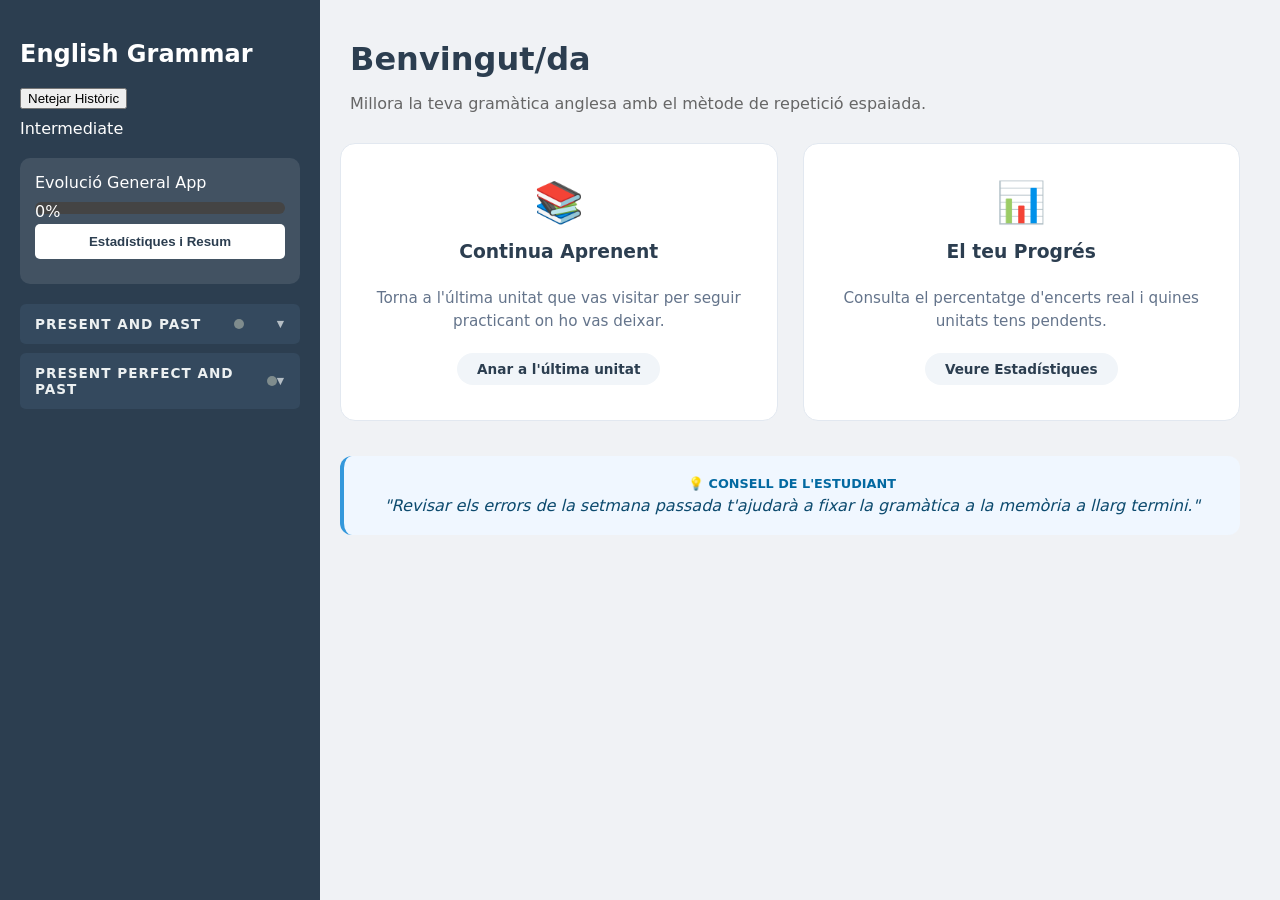
==== index.html @ a907d1de "Update 1" ====
<!doctype html>
<html lang="ca">
  <head>
    <meta charset="UTF-8" />
    <meta name="viewport" content="width=device-width, initial-scale=1.0" />
    <title>Cambridge Grammar - Spaced Repetition System</title>
    <link rel="stylesheet" href="style.css" />
    <link rel="icon" type="image/png" href="favicon.png" />
  </head>
  <body>
    <div class="app-container">
      <aside class="sidebar">
        <div class="sidebar-header">
          <div class="header-top">
            <h2
              onclick="mostrarBenvinguda()"
              class="clickable-title"
              style="cursor: pointer"
            >
              English Grammar
            </h2>
            <button class="btn-danger-mini" onclick="reiniciarHistoric()">
              Netejar Històric
            </button>
          </div>
          <div class="level-badge">Intermediate</div>
        </div>

        <div class="evolution-box">
          <div class="evo-label">Evolució General App</div>
          <div class="progress-container">
            <div
              id="global-progress-bar"
              class="progress-bar"
              style="width: 0%"
            >
              0%
            </div>
          </div>

          <div id="repas-alert" class="repas-box" style="display: none">
            <div class="repas-content">
              <p>🔔 <strong>Tens repàs pendent!</strong></p>
              <small>Errors de fa 7 dies o encerts de fa 20.</small>
            </div>
            <button class="btn-repas" onclick="mostrarActivitatsRepas()">
              Respondre Repàs d'Avui
            </button>
          </div>

          <div class="sidebar-buttons">
            <button class="btn-sidebar" onclick="mostrarResumResultats()">
              Estadístiques i Resum
            </button>
          </div>
        </div>

        <nav id="menu-unitats" class="menu-scroll"></nav>
      </aside>

      <main class="main-content">
        <header class="main-header">
          <h1 id="unit-title">Benvingut/da</h1>
          <p id="unit-subtitle">
            Millora la teva gramàtica anglesa amb el mètode de repetició
            espaiada.
          </p>
        </header>

        <!--Teoria -->

        <div id="teoria-container" class="teoria-card hidden">
          <div
            class="teoria-header"
            onclick="toggleTeoria()"
            style="cursor: pointer"
          >
            <div class="teoria-header-info">
              <span class="theory-badge">Theory & Habits</span>
              <h2
                id="teoria-titol"
                style="display: inline-block; margin-left: 10px"
              ></h2>
            </div>
            <span id="teoria-arrow" class="arrow-icon">▼</span>
          </div>

          <div id="teoria-body" class="teoria-body">
            <p id="teoria-explicacio"></p>
            <div class="teoria-seccio">
              <h3>Grammar Rules</h3>
              <ul id="teoria-regles"></ul>
            </div>
            <div class="teoria-seccio">
              <h3>Examples</h3>
              <div id="teoria-exemples" class="exemples-grid"></div>
            </div>
            <div id="teoria-habit" class="teoria-habit">
              <strong>💡 Habit Tip:</strong>
              <span id="teoria-habit-text"></span>
            </div>
          </div>
        </div>

        <div id="exercicis-container">
          <div class="welcome-grid">
            <div class="welcome-card main-action" onclick="continuarAprenent()">
              <div class="card-icon">📚</div>
              <h3>Continua Aprenent</h3>
              <p>
                Torna a l'última unitat que vas visitar per seguir practicant on
                ho vas deixar.
              </p>
              <span class="card-btn">Anar a l'última unitat</span>
            </div>

            <div
              class="welcome-card secondary-action"
              onclick="mostrarResumResultats()"
            >
              <div class="card-icon">📊</div>
              <h3>El teu Progrés</h3>
              <p>
                Consulta el percentatge d'encerts real i quines unitats tens
                pendents.
              </p>
              <span class="card-btn">Veure Estadístiques</span>
            </div>
          </div>

          <div class="info-extra-welcome">
            <h4>💡 Consell de l'estudiant</h4>
            <p>
              "Revisar els errors de la setmana passada t'ajudarà a fixar la
              gramàtica a la memòria a llarg termini."
            </p>
          </div>
        </div>
      </main>
    </div>
    <script src="teoria.js"></script>
    <script src="dades.js"></script>
    <script src="script.js"></script>
  </body>
</html>
---- style.css ----
/* ==========================================
   1. VARIABLES I BASE
   ========================================== */
:root {
  --primary: #2c3e50;
  --accent: #3498db;
  --success: #27ae60;
  --error: #e74c3c;
  --warning: #f1c40f;
  --bg-light: #f8f9fa;
  --sidebar-w: 300px;
}

body {
  font-family: "Segoe UI", system-ui, sans-serif;
  margin: 0;
  background-color: #f0f2f5;
  color: #333;
}

.app-container {
  display: flex;
  min-height: 100vh;
}

/* ==========================================
   2. SIDEBAR (BARRA LATERAL)
   ========================================== */
.sidebar {
  width: var(--sidebar-w);
  background: var(--primary);
  color: white;
  padding: 20px;
  position: fixed;
  height: 100vh;
  overflow-y: auto;
  z-index: 100;
}

.sidebar-header {
  display: flex;
  flex-direction: column;
  gap: 10px;
  margin-bottom: 20px;
}

/* --- Nou Menú Desplegable (Accordion) --- */
.nav-issue {
  background: #1a252f;
  padding: 12px 15px;
  margin-top: 8px;
  font-weight: bold;
  font-size: 0.9em;
  cursor: pointer;
  display: flex;
  justify-content: space-between;
  align-items: center;
  border-radius: 6px;
  transition: background 0.3s;
}

.nav-issue:hover {
  background: #243442;
}

/* Icona de fletxa per indicar si està obert/tancat */
.nav-issue::after {
  content: "▼";
  font-size: 0.7em;
  transition: transform 0.3s;
  opacity: 0.7;
}

.nav-issue.active::after {
  transform: rotate(180deg);
}

/* Contenidor ocult d'unitats */
.unit-container {
  max-height: 0;
  overflow: hidden;
  transition: max-height 0.25s ease-out;
  background: rgba(0, 0, 0, 0.15);
  border-radius: 0 0 6px 6px;
}

.nav-issue.active + .unit-container {
  max-height: 10000px; /* Alçada suficient per mostrar les unitats */
  margin-bottom: 20px;
}

.nav-issue {
  background-color: #34495e;
  color: #ecf0f1;
  font-weight: bold;
  padding: 12px 15px;
  border-bottom: 1px solid #2c3e50;
  text-transform: uppercase;
  font-size: 0.85em;
  letter-spacing: 1px;
}

.nav-unit {
  padding: 10px 15px 10px 25px;
  cursor: pointer;
  display: flex;
  justify-content: space-between;
  align-items: center;
  border-bottom: 1px solid rgba(255, 255, 255, 0.05);
  font-size: 0.85em;
}

.nav-unit:hover {
  background: rgba(255, 255, 255, 0.1);
}

.status-dot {
  width: 10px;
  height: 10px;
  border-radius: 50%;
  flex-shrink: 0;
}
.status-done {
  background: var(--success);
}
.status-pending {
  background: var(--warning);
}
.status-none {
  background: #7f8c8d;
}

/* Botons de la barra lateral */
.btn-sidebar {
  width: 100%;
  padding: 10px;
  background: white;
  border: none;
  border-radius: 5px;
  cursor: pointer;
  font-weight: bold;
  color: var(--primary);
  margin-bottom: 10px;
}

.evolution-box {
  background: rgba(255, 255, 255, 0.1);
  padding: 15px;
  border-radius: 10px;
  margin-bottom: 20px;
}

/* ==========================================
   3. CONTINGUT PRINCIPAL I CAPÇALERES
   ========================================== */
.main-content {
  margin-left: var(--sidebar-w);
  flex-grow: 1;
  padding: 40px;
}

/* FIX: Alineació de títols (Aportant aire lateral) */
#unit-title,
#unit-subtitle {
  margin-left: 10px;
  margin-right: 10px;
}

#unit-title {
  font-size: 2rem;
  margin-top: 0;
  margin-bottom: 10px;
  color: var(--primary);
}

#unit-subtitle {
  font-size: 1rem;
  color: #666;
  margin-bottom: 30px;
}

.exercici-card {
  background: white;
  padding: 30px;
  border-radius: 15px;
  margin-bottom: 30px;
  box-shadow: 0 4px 15px rgba(0, 0, 0, 0.05);
}

/* ==========================================
   4. INPUTS I CORRECCIÓ
   ========================================== */
.input-grammar {
  border: none;
  border-bottom: 2px solid #ccc;
  padding: 5px 10px;
  font-size: 1rem;
  outline: none;
  width: 160px;
  background: transparent;
}

/* Estat de les respostes quan l'activitat està bloquejada */
.input-grammar.incorrect,
.input-match.incorrect {
  background-color: #fff5f5; /* Vermell molt suau de fons */
  border: 2px solid #feb2b2; /* Taronja/vermell per al rivet */
  color: #c53030; /* Text en vermell fosc */
  font-weight: bold;
}

.input-grammar.correct,
.input-match.correct {
  background-color: #f0fff4; /* Verd suau de fons */
  border: 2px solid #9ae6b4; /* Rivet verd */
  color: #276749; /* Text verd fosc */
}

/* Millora de la solució que apareix al costat */
.sol-hint {
  color: #e53e3e;
  font-weight: 600;
  margin-left: 10px;
  background: #fff;
  padding: 2px 6px;
  border-radius: 4px;
  border: 1px dashed #feb2b2;
}

.input-grammar[readonly] {
  cursor: not-allowed;
}

.sol-hint {
  color: #7f8c8d;
  font-style: italic;
  margin-left: 10px;
}

/* ==========================================
   5. ESTADÍSTIQUES (DASHBOARD)
   ========================================== */
.dashboard-v4 {
  padding: 10px 10px;
}

.issue-block {
  background: white;
  margin-bottom: 35px;
  padding: 25px;
  border-radius: 15px;
  box-shadow: 0 2px 12px rgba(0, 0, 0, 0.04);
}

.issue-header {
  display: flex;
  justify-content: space-between;
  align-items: center;
  margin-bottom: 25px;
  padding-bottom: 15px;
  border-bottom: 2px solid #f0f2f5;
}

.units-grid {
  display: grid;
  grid-template-columns: repeat(auto-fill, minmax(280px, 1fr));
  gap: 20px;
}

.unit-stat-card {
  background: #ffffff;
  border: 1px solid #e2e8f0;
  border-radius: 12px;
  padding: 20px;
  display: flex;
  justify-content: space-between;
  align-items: center;
  transition: all 0.25s ease;
}

.unit-stat-card:hover {
  transform: translateY(-3px);
  box-shadow: 0 8px 20px rgba(0, 0, 0, 0.08);
  border-color: var(--accent);
}

/* Progress bar global sidebar */
.progress-container {
  background: #444;
  border-radius: 10px;
  height: 12px;
  margin: 10px 0;
}
.progress-bar {
  background: var(--success);
  height: 100%;
  border-radius: 10px;
  transition: width 0.5s ease;
}

.exercici-instruccions {
  background-color: #f8f9fa;
  padding: 10px 15px;
  border-radius: 6px;
  border-left: 4px solid var(--accent);
  margin-bottom: 20px;
  color: #444;
  font-style: italic;
}

.activitat-titol {
  margin-bottom: 10px;
  color: var(--primary);
  font-size: 1.3rem;
}

.activity-progress {
  margin-bottom: 15px;
}

.mini-bar-bg {
  background: #eee;
  height: 8px;
  border-radius: 4px;
}

.mini-bar {
  background: var(--success);
  height: 100%;
  border-radius: 4px;
  font-size: 0; /* Amaguem el text dins la mini barra */
}
/* Targetes de resum superior */
.resum-top-cards {
  display: flex;
  gap: 20px;
  margin-bottom: 30px;
  padding: 0 25px;
}

.top-card {
  background: white;
  flex: 1;
  padding: 20px;
  border-radius: 12px;
  text-align: center;
  box-shadow: 0 2px 8px rgba(0, 0, 0, 0.05);
}

.top-card h3 {
  margin: 0;
  font-size: 2rem;
  color: var(--primary);
}
.top-card p {
  margin: 5px 0 0;
  color: #666;
  font-size: 0.9rem;
}

/* Estil del bloc desplegable en el resum */
.issue-block-collapsible {
  background: white;
  margin-bottom: 15px;
  border-radius: 12px;
  overflow: hidden;
  box-shadow: 0 2px 8px rgba(0, 0, 0, 0.05);
}

.issue-header-clickable {
  padding: 20px 25px;
  display: flex;
  justify-content: space-between;
  align-items: center;
  cursor: pointer;
  transition: background 0.2s;
}

.issue-header-clickable:hover {
  background: #f8f9fa;
}

.issue-header-clickable .header-left {
  display: flex;
  align-items: center;
  gap: 15px;
}
.issue-header-clickable .arrow {
  transition: transform 0.3s;
  color: #ccc;
}

.issue-header-clickable h2 {
  margin: 0;
  font-size: 1.2rem;
}

.header-right {
  display: flex;
  align-items: center;
  gap: 20px;
}
.total-text {
  font-weight: bold;
  color: #4a5568;
}

/* Lògica de desplegar */
.units-grid-container {
  max-height: 0;
  overflow: hidden;
  transition: max-height 0.4s ease-out;
  background: #fafafa;
}

.issue-block-collapsible.is-open .units-grid-container {
  max-height: 2000px; /* Alçada màxima quan està obert */
  border-top: 1px solid #eee;
  padding: 20px;
}

.issue-block-collapsible.is-open .arrow {
  transform: rotate(90deg);
}

/* Disseny de la pantalla de benvinguda */
.welcome-grid {
  display: grid;
  grid-template-columns: repeat(auto-fit, minmax(280px, 1fr));
  gap: 25px;
  margin-top: 20px;
}

.welcome-card {
  background: white;
  padding: 35px 25px;
  border-radius: 15px;
  text-align: center;
  border: 1px solid #e2e8f0;
  transition: all 0.3s ease;
  display: flex;
  flex-direction: column;
  align-items: center;
  cursor: pointer;
}

.welcome-card:hover {
  transform: translateY(-8px);
  box-shadow: 0 12px 20px rgba(0, 0, 0, 0.06);
  border-color: var(--accent);
}

.card-icon {
  font-size: 2.5rem;
  margin-bottom: 15px;
}

.welcome-card h3 {
  margin: 0 0 10px 0;
  color: var(--primary);
}

.welcome-card p {
  font-size: 0.95rem;
  color: #64748b;
  margin-bottom: 20px;
  line-height: 1.5;
}

.card-btn {
  background: #f1f5f9;
  color: var(--primary);
  padding: 8px 20px;
  border-radius: 50px;
  font-weight: bold;
  font-size: 0.85rem;
  transition: 0.2s;
}

.welcome-card:hover .card-btn {
  background: var(--accent);
  color: white;
}

.info-extra-welcome {
  margin-top: 35px;
  background: #f0f7ff;
  padding: 20px;
  border-radius: 12px;
  border-left: 4px solid var(--accent);
  text-align: center;
}

.info-extra-welcome h4 {
  margin: 0 0 5px 0;
  color: #0369a1;
  font-size: 0.8rem;
  text-transform: uppercase;
}

.info-extra-welcome p {
  margin: 0;
  color: #0c4a6e;
  font-style: italic;
}

.resum-top-cards {
  display: grid;
  grid-template-columns: repeat(4, 1fr); /* 4 columnes per a les 4 targetes */
  gap: 15px;
  margin-bottom: 30px;
  padding: 0 20px;
}

.top-card h3 {
  color: #2d3748;
}

.card-correcte h3 {
  color: #38a169;
} /* Verd per als encerts */
.card-millorar h3 {
  color: #e53e3e;
} /* Vermell per als errors a millorar */
.card-pendent h3 {
  color: #718096;
} /* Gris per al que encara no s'ha fet */

@media (max-width: 768px) {
  .resum-top-cards {
    grid-template-columns: repeat(2, 1fr);
  }
}
.pregunta-row u {
  text-decoration: none;
  border-bottom: 2px solid #cbd5e0; /* Un gris suau per no distreure */
  padding-bottom: 1px;
  font-weight: 500;
}

.stats-text {
  margin-bottom: 4px;
  font-size: 0.95rem;
  color: var(--primary);
}

.improve-text {
  margin: 0;
  font-size: 0.85rem;
  color: #e53e3e; /* Vermell per indicar que cal repàs */
  font-weight: 500;
}

.done-text {
  margin: 0;
  font-size: 0.85rem;
  color: #38a169; /* Verd per quan tot està perfecte */
  font-weight: 500;
}
.improve-text {
  color: #e53e3e; /* Vermell */
  font-weight: 600;
  font-size: 0.8em;
  display: inline-block;
  margin-top: 4px;
}
.unit-stat-card.clickable {
  cursor: pointer;
  transition:
    transform 0.2s,
    box-shadow 0.2s;
}

.unit-stat-card.clickable:hover {
  transform: scale(1.02);
  box-shadow: 0 4px 12px rgba(0, 0, 0, 0.1);
  border-color: var(--accent);
}

.improve-text {
  color: #e53e3e;
  font-weight: 600;
  font-size: 0.85em;
  display: inline-block;
  margin-top: 4px;
}
.unit-stat-card.clickable:hover {
  background-color: #f0f7ff; /* Un blau molt tènue */
  border-color: var(--accent);
}
.date-text {
  color: #718096; /* Gris tipus 'slate' */
  font-size: 0.75em;
  display: inline-block;
  margin-top: 2px;
}

/* Opcional: si la data és AVUI o ja ha passat, posar-la en blau per avisar */
.date-text.ready {
  color: var(--accent);
  font-weight: bold;
}

.input-grammar {
  /* Evitem que el navegador forci un tamany fix */
  width: auto;
  display: inline-block;

  /* Afegim espai intern perquè el text no toqui les vores */
  padding: 2px 8px;

  /* Una font monoespaiada (opcional) ajuda a que size=15 sigui exacte, 
       però amb fonts normals el padding és suficient */
  font-family: inherit;
  font-size: 1rem;

  border: 1px solid #ccc;
  border-radius: 4px;
  margin: 0 4px;
  transition: border-color 0.2s;
}

/* Quan estigui bloquejat o validat, mantenim el tamany */
.input-grammar[readonly] {
  background-color: #f9f9f9;
  cursor: default;
}

/* TEORIA CSS */

/* --- Estils per a la Teoria --- */
/* Fem que el contenidor de teoria es quedi fix a dalt */
.teoria-card {
  position: sticky;
  top: 10px; /* Distància des de dalt de la pantalla */
  z-index: 100; /* Perquè passi per sobre dels exercicis */
  background: #ffffff;
  border-radius: 8px;
  box-shadow: 0 4px 15px rgba(0, 0, 0, 0.1);
  margin-bottom: 30px;
  border-top: 5px solid #3498db;
  transition: all 0.3s ease; /* Transició suau per quan es mou */
}

@keyframes slideIn {
  from {
    opacity: 0;
    transform: translateY(-10px);
  }
  to {
    opacity: 1;
    transform: translateY(0);
  }
}

.teoria-header {
  background: #f8f9fa;
  padding: 10px 20px;
  border-bottom: 1px solid #eee;
  display: flex;
  justify-content: space-between;
  cursor: pointer;
  user-select: none;
  align-items: center;
}

.teoria-header:hover {
  background: #f0f7fd; /* Un blau molt suau en passar el ratolí */
}

.btn-close {
  background: none;
  border: none;
  font-size: 24px;
  cursor: pointer;
  color: #999;
}

.teoria-body {
  max-height: 2000px; /* Alçada màxima gran per permetre contingut */
  overflow: hidden;
  transition:
    max-height 0.2s ease-out,
    padding 0.2s ease;
  padding: 20px;
}

/* Quan estigui tancat */
.teoria-card.collapsed .teoria-body {
  max-height: 0;
  padding-top: 0;
  padding-bottom: 0;
}

.arrow-icon {
  font-size: 18px;
  transition: transform 0.3s ease;
  color: #3498db;
}

/* Girar la fletxa quan estigui col·lapsat */
.teoria-card.collapsed .arrow-icon {
  transform: rotate(-90deg);
}

.teoria-seccio h3 {
  color: #2c3e50;
  margin-top: 15px;
  font-size: 1.1em;
}
.exemples-grid {
  background: #f0f7fd;
  padding: 10px;
  border-radius: 5px;
}
.teoria-habit {
  margin-top: 20px;
  background: #fff9e6;
  padding: 15px;
  border-radius: 5px;
  border-left: 4px solid #f39c12;
}

.hidden {
  display: none !important;
}

/* Si vols que quan estigui col·lapsat sigui més discret */
.teoria-card.collapsed {
  opacity: 0.95;
}
.teoria-card.collapsed:hover {
  opacity: 1;
}

.teoria-card {
  position: sticky;
  top: 10px; /* Es quedarà fix a 10px de la part superior en fer scroll */
  z-index: 1000;
  box-shadow: 0 10px 30px rgba(0, 0, 0, 0.15); /* Una ombra més forta per quan flota */
}

/* Evitem que la teoria ocupi tota la pantalla en mòbils si és molt llarga */
.teoria-body {
  max-height: 70vh; /* Màxim 70% de l'alçada de la pantalla */
  overflow-y: auto; /* Permet scroll intern si el text és molt llarg */
}

.sidebar {
  position: fixed;
  width: 280px;
  height: 100vh;
  overflow-y: auto; /* Això permet fer scroll només al menú lateral */
  background: #2c3e50;
  /* ... la resta del teu codi ... */
}

/* Opcional: Estilitzar la barra de l'scroll lateral perquè sigui més fina */
.sidebar::-webkit-scrollbar {
  width: 6px;
}
.sidebar::-webkit-scrollbar-thumb {
  background: #34495e;
  border-radius: 10px;
}
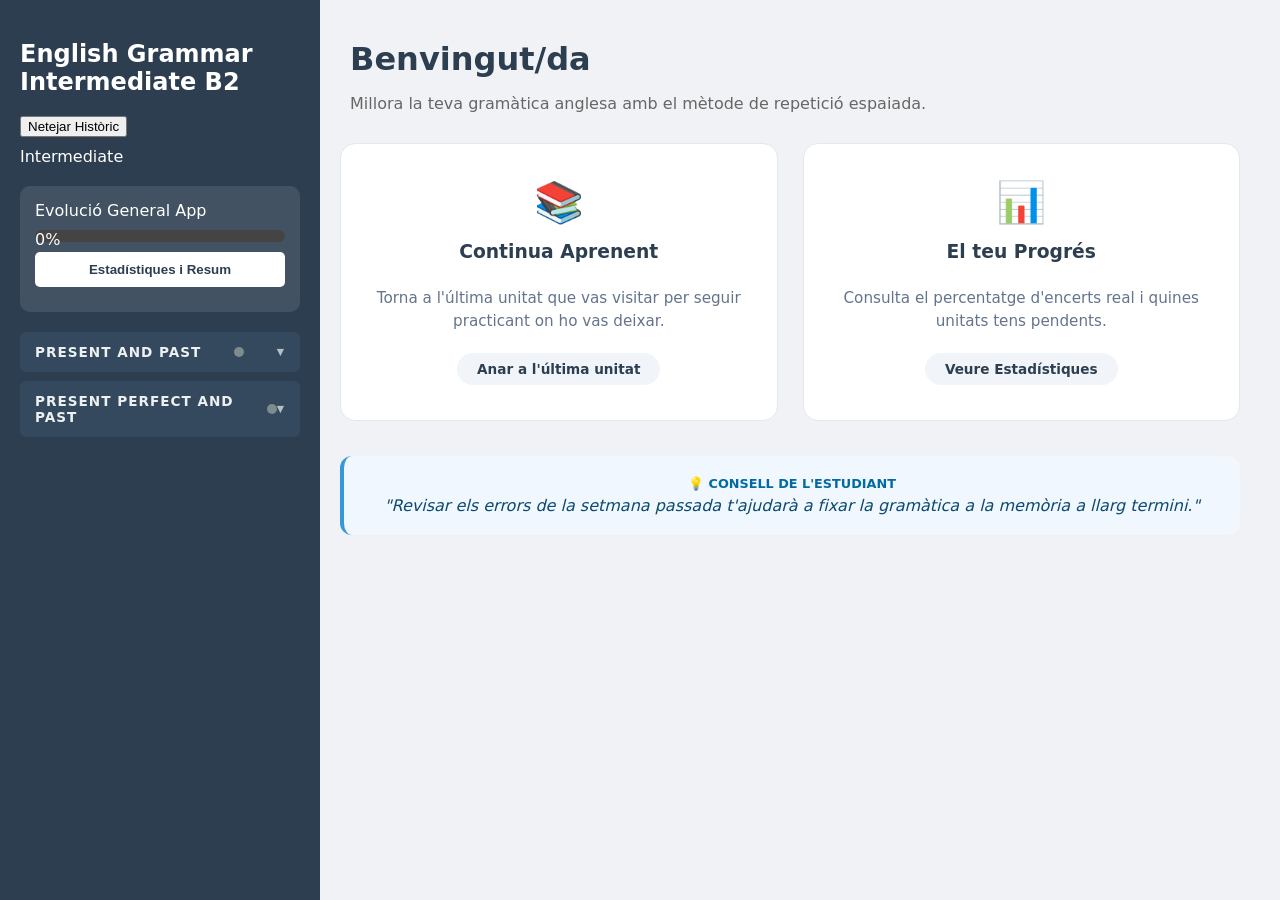
==== commit 9eed2c4e: "Update 20250120_101" ====
--- a/index.html
+++ b/index.html
@@ -2,8 +2,9 @@
 <html lang="ca">
   <head>
     <meta charset="UTF-8" />
+    <meta name="robots" content="noindex, nofollow" />
     <meta name="viewport" content="width=device-width, initial-scale=1.0" />
-    <title>Cambridge Grammar - Spaced Repetition System</title>
+    <title>Grammar - Spaced Repetition System</title>
     <link rel="stylesheet" href="style.css" />
     <link rel="icon" type="image/png" href="favicon.png" />
   </head>
@@ -17,7 +18,7 @@
               class="clickable-title"
               style="cursor: pointer"
             >
-              English Grammar
+              English Grammar Intermediate B2
             </h2>
             <button class="btn-danger-mini" onclick="reiniciarHistoric()">
               Netejar Històric
--- a/style.css
+++ b/style.css
@@ -263,8 +263,12 @@
 
 .units-grid {
   display: grid;
-  grid-template-columns: repeat(auto-fill, minmax(280px, 1fr));
-  gap: 20px;
+  grid-template-columns: repeat(
+    auto-fill,
+    minmax(220px, 1fr)
+  ); /* Mínim 220px d'ample */
+  gap: 12px; /* Reduïm l'espai entre targetes */
+  padding: 10px;
 }
 
 .unit-stat-card {
@@ -653,21 +657,6 @@
   }
 }
 
-.teoria-header {
-  background: #f8f9fa;
-  padding: 10px 20px;
-  border-bottom: 1px solid #eee;
-  display: flex;
-  justify-content: space-between;
-  cursor: pointer;
-  user-select: none;
-  align-items: center;
-}
-
-.teoria-header:hover {
-  background: #f0f7fd; /* Un blau molt suau en passar el ratolí */
-}
-
 .btn-close {
   background: none;
   border: none;
@@ -763,3 +752,239 @@
   background: #34495e;
   border-radius: 10px;
 }
+
+.unit-container::-webkit-scrollbar {
+  width: 4px;
+}
+.unit-container::-webkit-scrollbar-thumb {
+  background: rgba(255, 255, 255, 0.2);
+  border-radius: 10px;
+}
+
+.text-muted {
+  color: #95a5a6; /* Un gris suau */
+  font-style: italic;
+}
+
+.text-danger {
+  color: #e74c3c; /* El vermell que ja tens per a errors */
+  font-weight: bold;
+}
+
+.pending-text {
+  color: #95a5a6;
+  font-style: italic;
+  font-size: 0.85em;
+}
+
+.input-grammar.correct {
+  background-color: #d4edda !important;
+  border-color: #c3e6cb !important;
+  color: #155724;
+}
+
+.input-grammar.incorrect {
+  background-color: #f8d7da !important;
+  border-color: #f5c6cb !important;
+  color: #721c24;
+}
+
+.correct {
+  background-color: #d4edda !important;
+  border-color: #c3e6cb !important;
+}
+
+.incorrect {
+  background-color: #f8d7da !important;
+  border-color: #f5c6cb !important;
+}
+
+/* Quan està tancada, podem posar un missatge o icona de "Mostra Teoria" */
+.teoria-section.is-closed .teoria-body {
+  display: none;
+}
+
+/* Quan el container té la classe 'collapsed', amaguem el cos */
+#teoria-container.collapsed .teoria-body {
+  display: none;
+}
+
+/* Si vols que la fletxa giri o canviï */
+.arrow-icon {
+  font-size: 0.8em;
+  color: #3498db;
+  transition: transform 0.3s;
+}
+
+/* El contenidor de la teoria */
+.teoria-card {
+  background: white;
+  border-radius: 12px;
+  margin-bottom: 25px;
+  border: 2px solid #3498db; /* Un marc blau perquè ressalti */
+  box-shadow: 0 4px 6px rgba(0, 0, 0, 0.05);
+  overflow: hidden;
+}
+
+/* Quan està col·lapsada, amaguem només el cos */
+.teoria-card.collapsed .teoria-body {
+  display: none;
+}
+
+/* La capçalera SEMPRE s'ha de veure */
+.teoria-header {
+  background-color: #ecf0f1; /* Un gris molt suau */
+  padding: 15px 20px;
+  border-bottom: 1px solid #dcdde1;
+  display: flex;
+  justify-content: space-between;
+  align-items: center;
+  transition: background 0.3s ease;
+}
+
+.teoria-card.hidden {
+  display: none;
+}
+
+/* Color en passar el ratolí per sobre */
+.teoria-header:hover {
+  background-color: #e0e6ed;
+}
+
+/* Color del títol dins de la barra */
+#teoria-titol {
+  color: #2c3e50;
+  font-size: 1.2em;
+  font-weight: 600;
+}
+
+/* Reduïm la mida del text per estalviar espai */
+.unit-header-main h4 {
+  font-size: 0.95em;
+  margin: 0;
+}
+
+.unit-name-sub {
+  font-size: 0.75em !important;
+  line-height: 1.1;
+  margin-bottom: 4px;
+  display: -webkit-box;
+  -webkit-line-clamp: 2; /* Màxim 2 línies de títol */
+  -webkit-box-orient: vertical;
+  overflow: hidden;
+}
+
+.unit-stats-detail small {
+  font-size: 0.75em;
+}
+
+/* Fem el gràfic circular una mica més petit */
+.unit-chart svg {
+  width: 35px !important;
+  height: 35px !important;
+}
+
+/* Estil per a l'input que serveix de pista/exemple */
+.input-grammar.pista-exemple {
+  background-color: #f1f1f1 !important; /* Gris clar */
+  color: #7f8c8d !important; /* Text gris */
+  font-style: italic; /* Cursiva per diferenciar */
+  border: 1px dashed #bdc3c7 !important; /* Vora discontínua */
+  cursor: default;
+}
+
+/* Assegurem que la taula ocupi tot l'ample de la targeta d'exercici */
+.matching-table {
+  width: 100%;
+  border-collapse: separate;
+  border-spacing: 0 10px; /* Dona aire entre files */
+  margin-top: 15px;
+}
+
+/* Columna de l'esquerra (Pregunta) */
+.matching-table td:nth-child(1) {
+  width: 40%;
+  text-align: left;
+  padding-right: 15px;
+  font-weight: 500;
+}
+
+/* Columna del mig (Input) */
+.matching-table td:nth-child(2) {
+  width: 60px;
+  text-align: center;
+}
+
+/* Columna de la dreta (Opcions) */
+.matching-table td:nth-child(3) {
+  width: 50%;
+  text-align: left;
+  padding-left: 15px;
+  color: #2c3e50;
+  border-left: 1px solid #eee; /* Una línia fina per separar */
+}
+
+/* L'input de matching ha de ser clar i visible */
+.input-match {
+  width: 42px !important;
+  height: 32px;
+  text-align: center;
+  border: 2px solid #dcdde1;
+  border-radius: 6px;
+  font-weight: bold;
+}
+
+.exercici-card {
+  display: block; /* Forcem que el contingut flueixi de dalt a baix */
+  width: 100%;
+  background: white;
+  padding: 20px;
+  margin-bottom: 20px;
+  border-radius: 12px;
+  box-shadow: 0 2px 8px rgba(0, 0, 0, 0.05);
+}
+
+/* Assegura que el matching no es col·lapsi */
+.matching-table {
+  width: 100%;
+  max-width: 900px; /* Una mica més ample per frases llargues */
+  margin: 15px 0;
+  border-collapse: collapse;
+  table-layout: fixed; /* Força a respectar les amplades que donem */
+}
+
+.matching-table td {
+  padding: 10px 5px;
+  vertical-align: middle;
+  border-bottom: 1px solid #f0f0f0;
+  /* Alineació general a l'esquerra */
+  text-align: left;
+}
+
+/* Columna 1: El text de l'esquerra (Pregunta) */
+.matching-table td:nth-child(1) {
+  width: 45%;
+  padding-left: 0;
+  color: #2c3e50;
+}
+
+/* Columna 2: L'espai per a l'input (Fix i centrat) */
+.matching-table td:nth-child(2) {
+  width: 65px;
+  text-align: center;
+}
+
+/* Columna 3: El text de la dreta (Opcions) */
+.matching-table td:nth-child(3) {
+  width: 45%;
+  padding-left: 15px;
+  color: #5d6d7e;
+}
+
+/* Estil per a la pista */
+.pista-exemple {
+  background-color: #f0f0f0 !important;
+  color: #888 !important;
+  font-style: italic;
+  border: 1px dashed #ccc !important;
+}
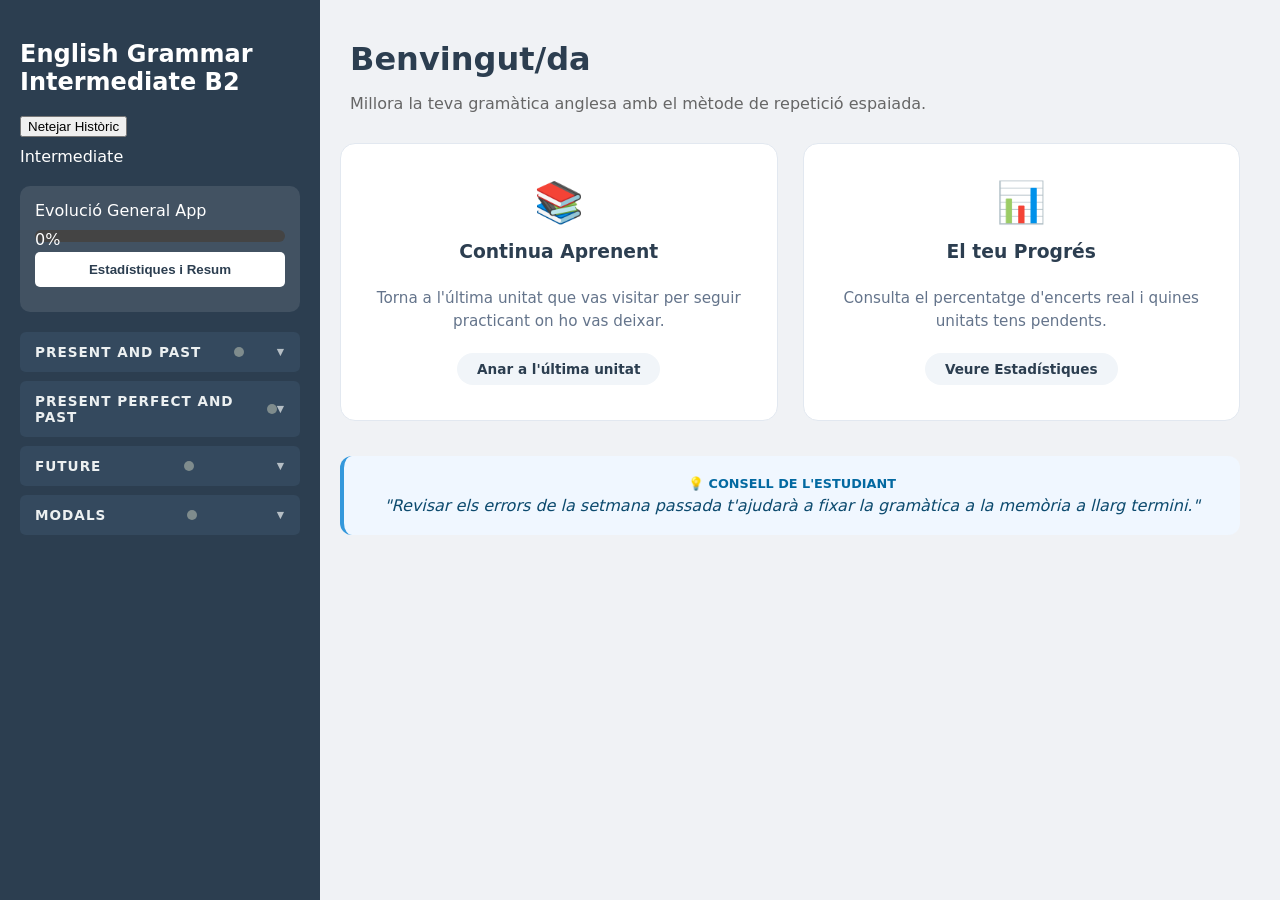
==== commit 58612e2b: "Update_03_2026_01_23" ====
--- a/index.html
+++ b/index.html
@@ -3,6 +3,10 @@
   <head>
     <meta charset="UTF-8" />
     <meta name="robots" content="noindex, nofollow" />
+    <meta
+      name="google-site-verification"
+      content="RndLljfVENJq0gCIdtLc1hjaRDel83uHflLUKqPbkA4"
+    />
     <meta name="viewport" content="width=device-width, initial-scale=1.0" />
     <title>Grammar - Spaced Repetition System</title>
     <link rel="stylesheet" href="style.css" />
@@ -76,12 +80,20 @@
             onclick="toggleTeoria()"
             style="cursor: pointer"
           >
-            <div class="teoria-header-info">
+            <div
+              class="teoria-header-info"
+              style="display: flex; align-items: center; width: 100%"
+            >
               <span class="theory-badge">Theory & Habits</span>
+
               <h2
                 id="teoria-titol"
-                style="display: inline-block; margin-left: 10px"
+                style="margin-left: 15px; flex-grow: 1"
               ></h2>
+
+              <span id="daily-counter" class="daily-badge"
+                >🔥 Avui: <strong id="count-val">0</strong></span
+              >
             </div>
             <span id="teoria-arrow" class="arrow-icon">▼</span>
           </div>
--- a/style.css
+++ b/style.css
@@ -988,3 +988,209 @@
   font-style: italic;
   border: 1px dashed #ccc !important;
 }
+/* Targeta d'exercici modernitzada */
+.card {
+  border: none;
+  border-radius: 15px;
+  box-shadow: 0 4px 15px rgba(0, 0, 0, 0.1);
+  margin-bottom: 25px;
+  overflow: hidden;
+  background: #fff;
+}
+
+/* Capçalera amb colors segons la numeració */
+.card-header {
+  background: #4a90e2; /* Color per defecte */
+  color: white;
+  font-weight: bold;
+  padding: 15px 20px;
+  border: none;
+  font-size: 1.2rem;
+}
+
+/* Colors dinàmics per unitats (Exemple) */
+.unit-25 .card-header {
+  background: #563d7c;
+} /* Lila */
+.unit-26 .card-header {
+  background: #28a745;
+} /* Verd */
+.unit-27 .card-header {
+  background: #e83e8c;
+} /* Rosa */
+.unit-28 .card-header {
+  background: #fd7e14;
+} /* Taronja */
+
+/* Botó Validar i Guardar modern */
+.btn-validar {
+  background: linear-gradient(135deg, #6e8efb, #a777e3);
+  color: white;
+  border: none;
+  padding: 15px 30px;
+  border-radius: 50px;
+  font-weight: bold;
+  font-size: 1.1rem;
+  cursor: pointer;
+  transition:
+    transform 0.2s,
+    box-shadow 0.2s;
+  display: block;
+  width: 100%;
+  margin-top: 20px;
+}
+
+.btn-validar:hover {
+  transform: translateY(-2px);
+  box-shadow: 0 5px 15px rgba(110, 142, 251, 0.4);
+}
+
+/* Barra de Teoria Flotant */
+.teoria-bar {
+  position: sticky;
+  top: 0;
+  z-index: 1000;
+  background: rgba(255, 255, 255, 0.95);
+  backdrop-filter: blur(5px);
+  border-bottom: 2px solid #eee;
+  padding: 10px 20px;
+  display: flex;
+  justify-content: space-between;
+  align-items: center;
+}
+
+.counter-badge {
+  background: #f8f9fa;
+  border: 1px solid #dee2e6;
+  padding: 5px 15px;
+  border-radius: 20px;
+  font-size: 0.9rem;
+  color: #495057;
+}
+
+/* Badge del comptador diari */
+.daily-badge {
+  background: #fff3e0;
+  color: #ef6c00;
+  padding: 4px 12px;
+  border-radius: 20px;
+  font-size: 0.85rem;
+  font-weight: bold;
+  margin-left: 10px;
+  border: 1px solid #ffe0b2;
+  box-shadow: 0 2px 4px rgba(0, 0, 0, 0.05);
+}
+
+/* Millora de les targetes d'activitat (look and feel llibre) */
+.fill-in-card,
+.matching-card {
+  border-radius: 16px;
+  border: none;
+  box-shadow: 0 8px 24px rgba(149, 157, 165, 0.2);
+  padding: 25px;
+  background: #ffffff;
+  margin-bottom: 30px;
+}
+
+/* Botó Validar i Guardar: Més gran i modern */
+.btn-validar-guardar {
+  display: block;
+  width: 100%;
+  max-width: 400px;
+  margin: 30px auto;
+  padding: 18px 30px;
+  background: linear-gradient(135deg, #007bff 0%, #0056b3 100%);
+  color: white;
+  border: none;
+  border-radius: 12px;
+  font-size: 1.2rem;
+  font-weight: 700;
+  text-transform: uppercase;
+  letter-spacing: 1px;
+  cursor: pointer;
+  transition: all 0.3s ease;
+  box-shadow: 0 4px 15px rgba(0, 123, 255, 0.3);
+}
+
+.btn-validar-guardar:hover {
+  transform: translateY(-3px);
+  box-shadow: 0 6px 20px rgba(0, 123, 255, 0.4);
+  background: linear-gradient(135deg, #0088ff 0%, #0066cc 100%);
+}
+
+/* Colors dinàmics per Unitat (CSS Variables) */
+.unit-25 .theory-badge {
+  background-color: #563d7c;
+} /* Lila */
+.unit-28 .theory-badge {
+  background-color: #d9534f;
+} /* Vermell */
+.unit-29 .theory-badge {
+  background-color: #5bc0de;
+} /* Blau Cel */
+.unit-30 .theory-badge {
+  background-color: #f0ad4e;
+} /* Taronja */
+
+/* Botó Validar i Guardar modernitzat */
+.btn-validar-guardar {
+  display: block;
+  width: 90%; /* Quasi tota l'amplada de la targeta */
+  max-width: 500px;
+  margin: 25px auto;
+  padding: 20px 40px;
+  background: linear-gradient(135deg, #4a90e2 0%, #357abd 100%);
+  color: white;
+  border: none;
+  border-radius: 15px; /* Cantonades més arrodonides */
+  font-size: 1.3rem; /* Més gran */
+  font-weight: 800;
+  text-transform: uppercase;
+  letter-spacing: 1.5px;
+  cursor: pointer;
+  transition: all 0.3s cubic-bezier(0.175, 0.885, 0.32, 1.275);
+  box-shadow: 0 6px 12px rgba(0, 0, 0, 0.15);
+}
+
+.btn-validar-guardar:hover {
+  transform: scale(1.03); /* Creix una mica en passar el ratolí */
+  box-shadow: 0 10px 20px rgba(74, 144, 226, 0.4);
+  background: linear-gradient(135deg, #5da2f3 0%, #4a90e2 100%);
+}
+
+.btn-validar-guardar:active {
+  transform: scale(0.98); /* Efecte de prémer */
+}
+
+/* Contenidor de la capçalera per a que tot s'alineï bé */
+.teoria-header-info {
+  display: flex;
+  align-items: center;
+  justify-content: space-between; /* Això empeny el comptador a la dreta */
+}
+
+/* Millora del Badge diari a la dreta */
+.daily-badge {
+  background: rgba(255, 255, 255, 0.9); /* Més integrat amb la barra */
+  color: #ef6c00;
+  padding: 6px 14px;
+  border-radius: 12px;
+  font-size: 0.9rem;
+  white-space: nowrap; /* Evita que el text es talli */
+  border: 1px solid rgba(239, 108, 0, 0.2);
+  margin-right: 10px;
+}
+
+/* Colors de les Unitats (Adaptat al blau fosc/lila del llibre) */
+.unit-25 .theory-badge {
+  background-color: #2e3b82;
+} /* Blau fosc Unit 25 */
+.unit-26 .theory-badge {
+  background-color: #2e3b82;
+} /* Unit 26 */
+.unit-27 .theory-badge {
+  background-color: #2e3b82;
+} /* Unit 27 */
+.unit-28 .theory-badge {
+  background-color: #2e3b82;
+} /* Unit 28 */
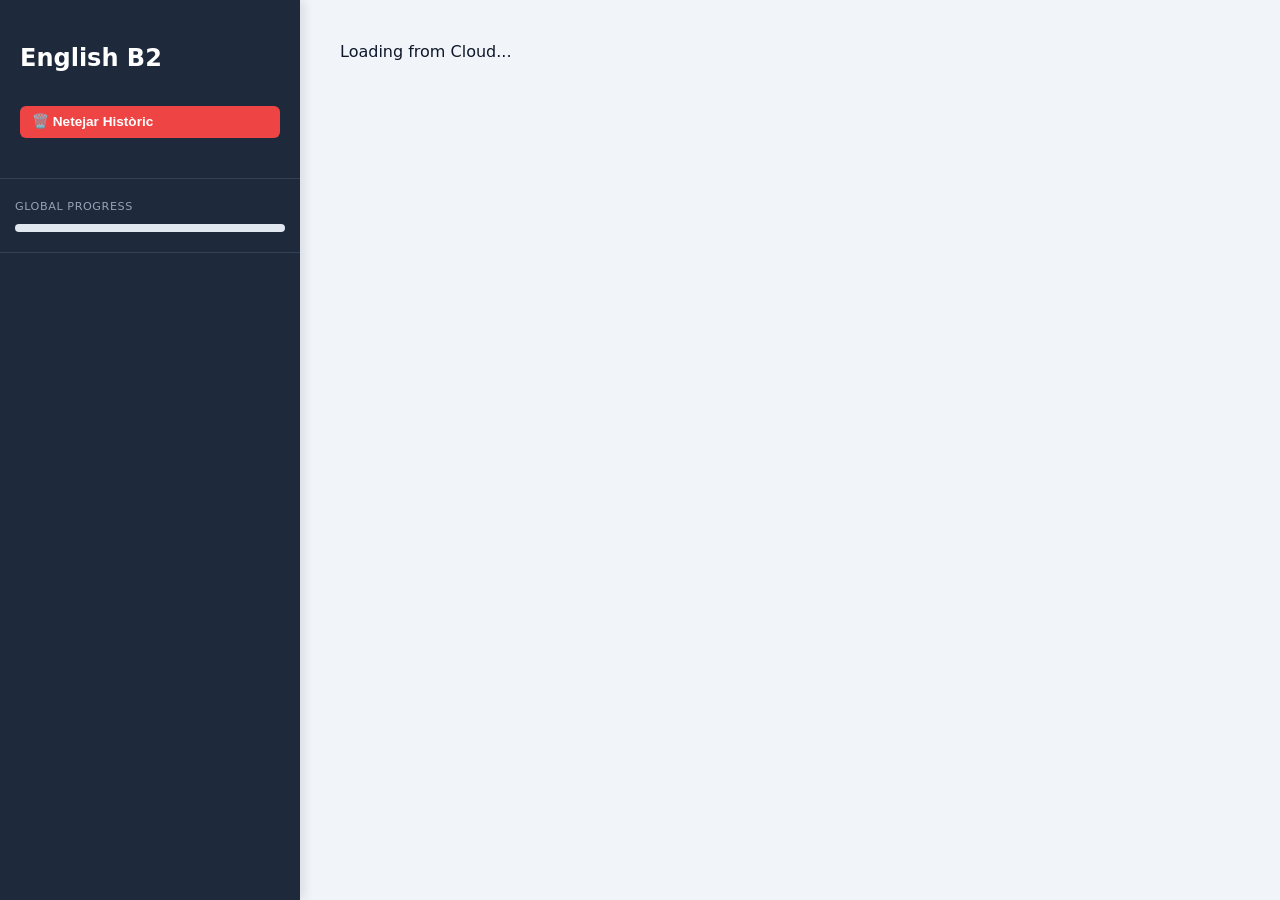
==== commit 9f66bede: "updtate_english_grammar_0131" ====
--- a/index.html
+++ b/index.html
@@ -8,151 +8,85 @@
       content="RndLljfVENJq0gCIdtLc1hjaRDel83uHflLUKqPbkA4"
     />
     <meta name="viewport" content="width=device-width, initial-scale=1.0" />
-    <title>Grammar - Spaced Repetition System</title>
+    <title>B2 Grammar - Spaced Repetition</title>
     <link rel="stylesheet" href="style.css" />
-    <link rel="icon" type="image/png" href="favicon.png" />
   </head>
   <body>
     <div class="app-container">
       <aside class="sidebar">
         <div class="sidebar-header">
-          <div class="header-top">
-            <h2
-              onclick="mostrarBenvinguda()"
-              class="clickable-title"
-              style="cursor: pointer"
-            >
-              English Grammar Intermediate B2
-            </h2>
-            <button class="btn-danger-mini" onclick="reiniciarHistoric()">
-              Netejar Històric
-            </button>
-          </div>
-          <div class="level-badge">Intermediate</div>
+          <h2 onclick="mostrarBenvinguda()" style="cursor: pointer">
+            English B2
+          </h2>
+          <button class="btn-danger-mini" onclick="reiniciarHistoric()">
+            🗑️ Netejar Històric
+          </button>
         </div>
-
-        <div class="evolution-box">
-          <div class="evo-label">Evolució General App</div>
-          <div class="progress-container">
-            <div
-              id="global-progress-bar"
-              class="progress-bar"
-              style="width: 0%"
-            >
-              0%
-            </div>
-          </div>
-
-          <div id="repas-alert" class="repas-box" style="display: none">
-            <div class="repas-content">
-              <p>🔔 <strong>Tens repàs pendent!</strong></p>
-              <small>Errors de fa 7 dies o encerts de fa 20.</small>
-            </div>
-            <button class="btn-repas" onclick="mostrarActivitatsRepas()">
-              Respondre Repàs d'Avui
-            </button>
-          </div>
-
-          <div class="sidebar-buttons">
-            <button class="btn-sidebar" onclick="mostrarResumResultats()">
-              Estadístiques i Resum
-            </button>
+        <div class="sidebar-progress">
+          <span class="progress-label">GLOBAL PROGRESS</span>
+          <div class="progress-bg-mini">
+            <div id="sidebar-progress-bar"></div>
           </div>
         </div>
 
-        <nav id="menu-unitats" class="menu-scroll"></nav>
+        <div id="menu-unitats" class="menu-scroll"></div>
       </aside>
 
       <main class="main-content">
-        <header class="main-header">
-          <h1 id="unit-title">Benvingut/da</h1>
-          <p id="unit-subtitle">
-            Millora la teva gramàtica anglesa amb el mètode de repetició
-            espaiada.
-          </p>
-        </header>
-
-        <!--Teoria -->
-
         <div id="teoria-container" class="teoria-card hidden">
           <div
             class="teoria-header"
             onclick="toggleTeoria()"
             style="cursor: pointer"
           >
-            <div
-              class="teoria-header-info"
-              style="display: flex; align-items: center; width: 100%"
-            >
-              <span class="theory-badge">Theory & Habits</span>
-
-              <h2
-                id="teoria-titol"
-                style="margin-left: 15px; flex-grow: 1"
-              ></h2>
-
-              <span id="daily-counter" class="daily-badge"
-                >🔥 Avui: <strong id="count-val">0</strong></span
-              >
+            <div class="teoria-header-info">
+              <div class="header-left">
+                <span class="theory-badge">Theory & Habits</span>
+                <h2 id="teoria-titol"></h2>
+              </div>
+              <span id="daily-counter" class="daily-badge">
+                🔥 Avui: <strong id="count-val">0</strong>
+              </span>
             </div>
             <span id="teoria-arrow" class="arrow-icon">▼</span>
           </div>
 
           <div id="teoria-body" class="teoria-body">
-            <p id="teoria-explicacio"></p>
+            <p id="teoria-explicacio" class="explicacio-text"></p>
+
             <div class="teoria-seccio">
               <h3>Grammar Rules</h3>
               <ul id="teoria-regles"></ul>
             </div>
+
             <div class="teoria-seccio">
               <h3>Examples</h3>
-              <div id="teoria-exemples" class="exemples-grid"></div>
+              <div id="teoria-exemples" class="exemples-container"></div>
             </div>
-            <div id="teoria-habit" class="teoria-habit">
-              <strong>💡 Habit Tip:</strong>
-              <span id="teoria-habit-text"></span>
+
+            <div
+              id="teoria-habit"
+              class="teoria-habit-card"
+              style="
+                margin-top: 20px;
+                padding: 15px;
+                background: #fffbeb;
+                border-radius: 8px;
+                border: 1px dashed #f59e0b;
+              "
+            >
+              <div class="habit-content">
+                <strong>💡 Habit Tip:</strong>
+                <span id="teoria-habit-text"></span>
+              </div>
             </div>
           </div>
         </div>
 
-        <div id="exercicis-container">
-          <div class="welcome-grid">
-            <div class="welcome-card main-action" onclick="continuarAprenent()">
-              <div class="card-icon">📚</div>
-              <h3>Continua Aprenent</h3>
-              <p>
-                Torna a l'última unitat que vas visitar per seguir practicant on
-                ho vas deixar.
-              </p>
-              <span class="card-btn">Anar a l'última unitat</span>
-            </div>
-
-            <div
-              class="welcome-card secondary-action"
-              onclick="mostrarResumResultats()"
-            >
-              <div class="card-icon">📊</div>
-              <h3>El teu Progrés</h3>
-              <p>
-                Consulta el percentatge d'encerts real i quines unitats tens
-                pendents.
-              </p>
-              <span class="card-btn">Veure Estadístiques</span>
-            </div>
-          </div>
-
-          <div class="info-extra-welcome">
-            <h4>💡 Consell de l'estudiant</h4>
-            <p>
-              "Revisar els errors de la setmana passada t'ajudarà a fixar la
-              gramàtica a la memòria a llarg termini."
-            </p>
-          </div>
-        </div>
+        <div id="exercicis-container"></div>
       </main>
     </div>
-    <script src="teoria.js"></script>
-    <script src="dades.js"></script>
+
     <script src="script.js"></script>
   </body>
 </html>
--- a/style.css
+++ b/style.css
@@ -1,1196 +1,682 @@
-/* ==========================================
-   1. VARIABLES I BASE
-   ========================================== */
+/* 1. VARIABLES I CONFIGURACIÓ BASE */
 :root {
-  --primary: #2c3e50;
-  --accent: #3498db;
-  --success: #27ae60;
-  --error: #e74c3c;
-  --warning: #f1c40f;
-  --bg-light: #f8f9fa;
-  --sidebar-w: 300px;
+  --bg: #f1f5f9; /* Gris clar per contrastar amb les targetes blanques */
+  --sidebar-bg: #1e293b; /* Blau fosc (Slate 800) per la sidebar */
+  --card-bg: #ffffff;
+  --primary: #4f46e5; /* Indigo vibrant */
+  --primary-hover: #4338ca;
+  --text-main: #0f172a; /* Text gairebé negre per màxima llegibilitat */
+  --text-muted: #64748b;
+  --correct: #10b981;
+  --incorrect: #ef4444;
+  --shadow:
+    0 10px 15px -3px rgba(0, 0, 0, 0.1), 0 4px 6px -2px rgba(0, 0, 0, 0.05);
+  --radius: 16px;
+}
+
+* {
+  box-sizing: border-box;
 }
 
 body {
-  font-family: "Segoe UI", system-ui, sans-serif;
+  font-family:
+    "Inter",
+    system-ui,
+    -apple-system,
+    sans-serif;
+  background-color: var(--bg);
+  color: var(--text-main);
   margin: 0;
-  background-color: #f0f2f5;
-  color: #333;
-}
-
+  line-height: 1.5;
+}
+
+/* 2. LAYOUT PRINCIPAL */
 .app-container {
   display: flex;
   min-height: 100vh;
 }
 
-/* ==========================================
-   2. SIDEBAR (BARRA LATERAL)
-   ========================================== */
+/* SIDEBAR - Ara amb contrast fosc */
 .sidebar {
-  width: var(--sidebar-w);
-  background: var(--primary);
+  width: 300px;
+  background: var(--sidebar-bg);
   color: white;
-  padding: 20px;
   position: fixed;
   height: 100vh;
+  z-index: 1000;
+  transition: transform 0.3s ease;
+  box-shadow: 4px 0 10px rgba(0, 0, 0, 0.1);
+}
+
+.sidebar {
   overflow-y: auto;
-  z-index: 100;
-}
-
+  scrollbar-width: thin;
+  scrollbar-color: #cbd5e1 transparent;
+}
+
+.sidebar.collapsed {
+  transform: translateX(-100%);
+}
+
+.main-content {
+  margin-left: 300px;
+  padding: 40px;
+  width: calc(100% - 300px);
+  transition: all 0.3s ease;
+}
+
+.main-content.expanded {
+  margin-left: 0;
+  width: 100%;
+}
+
+/* 3. ELEMENTS DE NAVEGACIÓ -----*/
+/* Millora del contenidor de la capçalera de la sidebar */
 .sidebar-header {
+  padding: 20px;
   display: flex;
   flex-direction: column;
   gap: 10px;
+  border-bottom: 1px solid rgba(255, 255, 255, 0.1);
+}
+
+/* Estil per al botó de Netejar Històric */
+.btn-danger-mini {
+  background-color: #ef4444 !important;
+  color: white !important;
+  padding: 8px 12px;
+  border-radius: 6px;
+  border: none;
+  cursor: pointer;
+  font-size: 0.75rem;
+  font-weight: bold;
   margin-bottom: 20px;
-}
-
-/* --- Nou Menú Desplegable (Accordion) --- */
-.nav-issue {
-  background: #1a252f;
-  padding: 12px 15px;
-  margin-top: 8px;
-  font-weight: bold;
-  font-size: 0.9em;
-  cursor: pointer;
+  display: flex;
+  align-items: center;
+  gap: 8px;
+  width: fit-content;
+}
+
+.btn-danger-mini:hover {
+  background-color: #dc2626 !important;
+  box-shadow: 0 0 10px rgba(239, 68, 68, 0.3);
+}
+
+/* Contenidor del grup (Tema) */
+.nav-group {
+  margin-bottom: 5px;
+  border-radius: 8px;
+  overflow: hidden;
+}
+
+/* Capçalera del tema (Present and Past, etc.) */
+.nav-group-header {
+  background: #2d3748; /* Gris/blau amb més contrast */
+  color: #ffffff;
+  padding: 14px 18px;
+  margin: 4px 8px;
+  border-radius: 8px;
+  border: 1px solid #4a5568;
   display: flex;
   justify-content: space-between;
   align-items: center;
-  border-radius: 6px;
-  transition: background 0.3s;
-}
-
-.nav-issue:hover {
-  background: #243442;
-}
-
-/* Icona de fletxa per indicar si està obert/tancat */
-.nav-issue::after {
-  content: "▼";
-  font-size: 0.7em;
+  transition: all 0.2s ease;
+}
+
+.nav-group-header:hover {
+  background: #4a5568;
+  border-color: #718096;
+}
+
+/* Icona de la fletxa */
+.nav-group-header .arrow {
   transition: transform 0.3s;
-  opacity: 0.7;
-}
-
-.nav-issue.active::after {
+  font-size: 0.8rem;
+}
+
+/* Llista d'unitats (amagada per defecte) */
+.nav-units {
+  display: none; /* Amagat */
+  background: #1a202c; /* Fons més fosc per diferenciar-lo de la capçalera */
+  margin: 0 8px;
+  border-radius: 0 0 8px 8px;
+}
+
+/* Quan el grup està obert */
+.nav-group.open .nav-units {
+  display: block;
+}
+
+.nav-group.open .arrow {
   transform: rotate(180deg);
 }
 
-/* Contenidor ocult d'unitats */
-.unit-container {
-  max-height: 0;
+/* Estil per a la Unitat individual */
+.nav-unit-item {
+  color: #cbd5e0;
+  padding: 12px 20px;
+  border-left: 2px solid transparent;
+  transition: all 0.2s;
+  font-size: 0.9rem;
+  cursor: pointer;
+  border-bottom: 1px solid #f8fafc;
+}
+
+.nav-unit-item:hover {
+  color: #6366f1; /* Color lila de la teva app */
+  background: #2d3748;
+  border-left: 2px solid #6366f1;
+}
+
+/*------------------------- Barra de Progrés Lateral ---------------------*/
+.sidebar-progress {
+  padding: 20px 15px;
+  background: #1e293b; /* Blau fosc per contrastar amb el fons de la sidebar */
+  border-bottom: 1px solid #334155;
+  margin-bottom: 10px;
+}
+
+.progress-label {
+  color: #94a3b8; /* Gris clar per al text sobre fosc */
+  font-size: 0.7rem;
+  letter-spacing: 0.05em;
+  text-transform: uppercase;
+  margin-bottom: 8px;
+  display: block;
+}
+
+.progress-bg-mini {
+  background: #e2e8f0;
+  height: 8px;
+  border-radius: 10px;
   overflow: hidden;
-  transition: max-height 0.25s ease-out;
-  background: rgba(0, 0, 0, 0.15);
-  border-radius: 0 0 6px 6px;
-}
-
-.nav-issue.active + .unit-container {
-  max-height: 10000px; /* Alçada suficient per mostrar les unitats */
-  margin-bottom: 20px;
-}
-
-.nav-issue {
-  background-color: #34495e;
-  color: #ecf0f1;
-  font-weight: bold;
-  padding: 12px 15px;
-  border-bottom: 1px solid #2c3e50;
-  text-transform: uppercase;
-  font-size: 0.85em;
-  letter-spacing: 1px;
-}
-
-.nav-unit {
-  padding: 10px 15px 10px 25px;
-  cursor: pointer;
-  display: flex;
-  justify-content: space-between;
-  align-items: center;
-  border-bottom: 1px solid rgba(255, 255, 255, 0.05);
-  font-size: 0.85em;
-}
-
-.nav-unit:hover {
-  background: rgba(255, 255, 255, 0.1);
+}
+
+#sidebar-progress-bar {
+  height: 100%;
+  background: linear-gradient(90deg, #6366f1, #a855f7);
+  width: 0%; /* Es mourà amb JS */
+  transition: width 0.5s ease-in-out;
 }
 
 .status-dot {
   width: 10px;
   height: 10px;
   border-radius: 50%;
-  flex-shrink: 0;
-}
-.status-done {
-  background: var(--success);
-}
-.status-pending {
-  background: var(--warning);
-}
-.status-none {
-  background: #7f8c8d;
-}
-
-/* Botons de la barra lateral */
-.btn-sidebar {
+  display: inline-block;
+  margin-right: 12px;
+  flex-shrink: 0; /* Evita que s'aixafi */
+}
+.status-empty {
+  background-color: #64748b;
+} /* Gris */
+.status-started {
+  background-color: #fbbf24;
+} /* Groc */
+.status-completed {
+  background-color: #10b981;
+} /* Verd */
+
+.nav-unit-item {
+  display: flex;
+  align-items: center;
+  padding: 10px 15px;
+  text-decoration: none;
+}
+
+.menu-unitat {
+  display: flex;
+  align-items: center;
+  padding: 10px 15px;
+  border-radius: 8px;
+  margin-bottom: 4px;
+  transition: all 0.2s;
+  font-size: 0.9rem;
+}
+
+.menu-unitat:hover {
+  background: rgba(255, 255, 255, 0.05);
+}
+
+/* Menú Lateral: Títols de Temes (Issues) */
+.sidebar h3 {
+  font-size: 0.75rem; /* Mida petita estil 'Global Progress' */
+  font-weight: 600;
+  text-transform: uppercase;
+  letter-spacing: 0.05em;
+  color: #64748b; /* Color gris suau */
+  margin: 20px 10px 8px 10px;
+}
+
+/* Ajust dels botons de les Unitats */
+.sidebar button,
+.sidebar .unitat-link {
+  font-size: 0.85rem; /* Mida més petita i llegible */
+  padding: 6px 10px;
+  line-height: 1.2;
+}
+
+/* Botons de les Unitats */
+.sidebar button,
+.sidebar .unitat-link {
+  font-size: 0.85rem;
+  color: #334155;
+  padding: 8px 12px;
+  border-radius: 6px;
+  transition: all 0.2s ease;
   width: 100%;
-  padding: 10px;
+  text-align: left;
+  border: none;
+  background: transparent;
+  cursor: pointer;
+}
+
+/* Personalització per a Chrome, Safari i Edge (Webkit) */
+.sidebar::-webkit-scrollbar {
+  width: 4px; /* Barra molt fina de 4 píxels */
+}
+
+.sidebar::-webkit-scrollbar-track {
+  background: transparent; /* Fons de la barra invisible */
+}
+
+.sidebar::-webkit-scrollbar-thumb {
+  background-color: #cbd5e1; /* Color de la part que es mou */
+  border-radius: 10px; /* Extrems arrodonits */
+}
+
+.sidebar::-webkit-scrollbar-thumb:hover {
+  background-color: #94a3b8; /* Color una mica més fosc en passar el ratolí */
+}
+
+/* Unitat seleccionada */
+.sidebar button.active {
+  background-color: #f0fdfa; /* Un fons turquesa molt suau */
+  color: #0d9488; /* Text turquesa fosc */
+  font-weight: 600;
+  border-left: 3px solid #2dd4bf; /* Barretta lateral de color accent */
+}
+
+/* 4. PANTALLA DE BENVINGUDA */
+.welcome-screen {
+  max-width: 900px;
+  margin: 0 auto;
+  text-align: center;
+  padding-top: 40px;
+}
+
+.welcome-cards-container {
+  display: grid;
+  grid-template-columns: repeat(auto-fit, minmax(300px, 1fr));
+  gap: 24px;
+  margin-top: 48px;
+}
+
+.welcome-card-action {
+  background: var(--card-bg);
+  padding: 40px;
+  border-radius: var(--radius);
+  box-shadow: var(--shadow);
+  border: 1px solid #e2e8f0;
+  transition: transform 0.2s;
+}
+
+.welcome-card-action:hover {
+  transform: translateY(-5px);
+}
+
+/* 5. TARGETES D'EXERCICIS */
+.exercici-card {
+  background: var(--card-bg);
+  border-radius: var(--radius);
+  box-shadow: var(--shadow);
+  border: 1px solid #e2e8f0;
+  margin-bottom: 32px;
+  overflow: hidden;
+}
+
+.card-header {
+  padding: 24px;
+  background: #f8fafc;
+  border-bottom: 1px solid #e2e8f0;
+}
+
+.instruccions {
+  display: inline-block;
+  background: var(--primary-light);
+  color: var(--primary);
+  padding: 6px 12px;
+  border-radius: 8px;
+  font-size: 0.9rem;
+  font-weight: 500;
+  margin-top: 10px;
+}
+
+.card-body {
+  padding: 24px;
+}
+
+/* 1. Preparem la targeta per tenir dues columnes */
+.card-body-flex {
+  display: flex;
+  gap: 20px;
+  align-items: flex-start;
+  padding: 20px;
+}
+
+/* 2. L'exercici (esquerra) */
+.exercici-main {
+  flex: 2; /* Ocupa més espai */
+  min-width: 0;
+}
+
+/* 6. INPUTS I PREGUNTES */
+.pregunta-row {
+  margin-bottom: 16px;
+  padding: 12px;
+  background: #fdfdfd;
+  border-radius: 10px;
+  border-left: 3px solid transparent;
+}
+
+.ex-input {
+  font-family:
+    "Comic Sans MS", "cursive", sans-serif; /* Simula escriptura a mà */
+  color: #1e40af; /* Blau bolígraf */
+}
+
+.ex-input:focus {
+  border-color: var(--primary) !important;
+  outline: none;
+}
+
+.ex-input.correct {
+  border-color: var(--correct) !important;
+  background: #ecfdf5 !important;
+}
+
+.ex-input.incorrect {
+  border-color: var(--incorrect) !important;
+  background: #fef2f2 !important;
+}
+
+/* Estil per al box de nota compacte (CORREGIT) */
+.note-edit-box {
+  /* ELIMINEM: position: absolute, right i top */
+  width: 250px;
+  flex-shrink: 0; /* Important: evita que la nota s'encongeixi massa */
+  background: #fffbeb;
+  border: 1px solid #fde68a;
+  box-shadow: 0 4px 12px rgba(0, 0, 0, 0.08);
+  padding: 15px;
+  z-index: 10;
+  border-radius: 12px;
+  margin-left: 10px; /* Separació respecte a l'exercici */
+}
+
+.note-edit-box textarea {
+  width: 100%;
+  height: 80px;
+  font-size: 0.85rem;
+  border: 1px solid #fcd34d;
+  border-radius: 6px;
+  margin-bottom: 8px;
+  padding: 8px;
+  resize: vertical; /* Permet que l'usuari l'estiri cap avall */
+}
+
+/* Input que s'adapta al contingut */
+.ex-input.auto-grow {
+  min-width: 3ch;
+  max-width: 100%;
+  padding: 2px 4px;
+  height: auto;
+  display: inline-block;
+  vertical-align: middle;
+}
+
+/* Reducció d'espais generals */
+.exercici-card {
+  padding: 12px !important;
+  margin-bottom: 15px !important;
+}
+
+.hidden {
+  display: none !important;
+}
+
+.sol-hint {
+  color: var(--incorrect);
+  font-weight: bold;
+  margin-left: 8px;
+  font-size: 0.9rem;
+}
+
+/* 7. BOTONS */
+.btn-validar-exercici {
+  background: var(--primary);
+  color: white;
+  border: none;
+  padding: 14px 28px;
+  border-radius: 12px;
+  font-weight: 700;
+  cursor: pointer;
+  transition: background 0.2s;
+}
+
+.btn-validar-exercici:hover {
+  background: var(--primary-hover);
+}
+
+.btn-help-mini {
   background: white;
-  border: none;
-  border-radius: 5px;
+  border: 1px solid #e2e8f0;
+  padding: 8px 16px;
+  border-radius: 20px;
   cursor: pointer;
-  font-weight: bold;
-  color: var(--primary);
-  margin-bottom: 10px;
-}
-
-.evolution-box {
-  background: rgba(255, 255, 255, 0.1);
-  padding: 15px;
-  border-radius: 10px;
-  margin-bottom: 20px;
-}
-
-/* ==========================================
-   3. CONTINGUT PRINCIPAL I CAPÇALERES
-   ========================================== */
-.main-content {
-  margin-left: var(--sidebar-w);
-  flex-grow: 1;
-  padding: 40px;
-}
-
-/* FIX: Alineació de títols (Aportant aire lateral) */
-#unit-title,
-#unit-subtitle {
-  margin-left: 10px;
-  margin-right: 10px;
-}
-
-#unit-title {
-  font-size: 2rem;
-  margin-top: 0;
-  margin-bottom: 10px;
-  color: var(--primary);
-}
-
-#unit-subtitle {
-  font-size: 1rem;
-  color: #666;
-  margin-bottom: 30px;
-}
-
-.exercici-card {
+  font-weight: 500;
+}
+
+/* 8. TEORIA */
+.teoria-card {
+  position: sticky;
+  top: 10px; /* Es queda fixada a 10px del sostre en fer scroll */
+  z-index: 999;
   background: white;
-  padding: 30px;
-  border-radius: 15px;
-  margin-bottom: 30px;
-  box-shadow: 0 4px 15px rgba(0, 0, 0, 0.05);
-}
-
-/* ==========================================
-   4. INPUTS I CORRECCIÓ
-   ========================================== */
-.input-grammar {
-  border: none;
-  border-bottom: 2px solid #ccc;
-  padding: 5px 10px;
-  font-size: 1rem;
-  outline: none;
-  width: 160px;
-  background: transparent;
-}
-
-/* Estat de les respostes quan l'activitat està bloquejada */
-.input-grammar.incorrect,
-.input-match.incorrect {
-  background-color: #fff5f5; /* Vermell molt suau de fons */
-  border: 2px solid #feb2b2; /* Taronja/vermell per al rivet */
-  color: #c53030; /* Text en vermell fosc */
-  font-weight: bold;
-}
-
-.input-grammar.correct,
-.input-match.correct {
-  background-color: #f0fff4; /* Verd suau de fons */
-  border: 2px solid #9ae6b4; /* Rivet verd */
-  color: #276749; /* Text verd fosc */
-}
-
-/* Millora de la solució que apareix al costat */
-.sol-hint {
-  color: #e53e3e;
-  font-weight: 600;
-  margin-left: 10px;
-  background: #fff;
-  padding: 2px 6px;
-  border-radius: 4px;
-  border: 1px dashed #feb2b2;
-}
-
-.input-grammar[readonly] {
-  cursor: not-allowed;
-}
-
-.sol-hint {
-  color: #7f8c8d;
-  font-style: italic;
-  margin-left: 10px;
-}
-
-/* ==========================================
-   5. ESTADÍSTIQUES (DASHBOARD)
-   ========================================== */
-.dashboard-v4 {
-  padding: 10px 10px;
-}
-
-.issue-block {
-  background: white;
-  margin-bottom: 35px;
-  padding: 25px;
-  border-radius: 15px;
-  box-shadow: 0 2px 12px rgba(0, 0, 0, 0.04);
-}
-
-.issue-header {
+  border-radius: 12px;
+  border: 2px solid var(--primary); /* Vora lila */
+  box-shadow: 0 8px 25px rgba(0, 0, 0, 0.15);
+  margin-bottom: 25px;
+  overflow: hidden;
+  transition: all 0.3s ease;
+}
+
+.teoria-header {
   display: flex;
   justify-content: space-between;
   align-items: center;
-  margin-bottom: 25px;
-  padding-bottom: 15px;
-  border-bottom: 2px solid #f0f2f5;
-}
-
-.units-grid {
-  display: grid;
-  grid-template-columns: repeat(
-    auto-fill,
-    minmax(220px, 1fr)
-  ); /* Mínim 220px d'ample */
-  gap: 12px; /* Reduïm l'espai entre targetes */
-  padding: 10px;
-}
-
-.unit-stat-card {
-  background: #ffffff;
-  border: 1px solid #e2e8f0;
-  border-radius: 12px;
-  padding: 20px;
-  display: flex;
-  justify-content: space-between;
-  align-items: center;
-  transition: all 0.25s ease;
-}
-
-.unit-stat-card:hover {
-  transform: translateY(-3px);
-  box-shadow: 0 8px 20px rgba(0, 0, 0, 0.08);
-  border-color: var(--accent);
-}
-
-/* Progress bar global sidebar */
-.progress-container {
-  background: #444;
-  border-radius: 10px;
-  height: 12px;
-  margin: 10px 0;
-}
-.progress-bar {
-  background: var(--success);
-  height: 100%;
-  border-radius: 10px;
-  transition: width 0.5s ease;
-}
-
-.exercici-instruccions {
-  background-color: #f8f9fa;
-  padding: 10px 15px;
-  border-radius: 6px;
-  border-left: 4px solid var(--accent);
-  margin-bottom: 20px;
-  color: #444;
-  font-style: italic;
-}
-
-.activitat-titol {
-  margin-bottom: 10px;
-  color: var(--primary);
-  font-size: 1.3rem;
-}
-
-.activity-progress {
-  margin-bottom: 15px;
-}
-
-.mini-bar-bg {
-  background: #eee;
-  height: 8px;
-  border-radius: 4px;
-}
-
-.mini-bar {
-  background: var(--success);
-  height: 100%;
-  border-radius: 4px;
-  font-size: 0; /* Amaguem el text dins la mini barra */
-}
-/* Targetes de resum superior */
-.resum-top-cards {
-  display: flex;
-  gap: 20px;
-  margin-bottom: 30px;
-  padding: 0 25px;
-}
-
-.top-card {
-  background: white;
-  flex: 1;
-  padding: 20px;
-  border-radius: 12px;
-  text-align: center;
-  box-shadow: 0 2px 8px rgba(0, 0, 0, 0.05);
-}
-
-.top-card h3 {
+  padding: 15px 20px;
+  background: var(--primary); /* Fons lila fort */
+  color: white !important;
+}
+
+.teoria-header h2 {
+  color: white !important;
+  font-size: 1.1rem;
   margin: 0;
-  font-size: 2rem;
-  color: var(--primary);
-}
-.top-card p {
-  margin: 5px 0 0;
-  color: #666;
-  font-size: 0.9rem;
-}
-
-/* Estil del bloc desplegable en el resum */
-.issue-block-collapsible {
-  background: white;
-  margin-bottom: 15px;
-  border-radius: 12px;
-  overflow: hidden;
-  box-shadow: 0 2px 8px rgba(0, 0, 0, 0.05);
-}
-
-.issue-header-clickable {
-  padding: 20px 25px;
-  display: flex;
-  justify-content: space-between;
-  align-items: center;
-  cursor: pointer;
-  transition: background 0.2s;
-}
-
-.issue-header-clickable:hover {
-  background: #f8f9fa;
-}
-
-.issue-header-clickable .header-left {
-  display: flex;
-  align-items: center;
-  gap: 15px;
-}
-.issue-header-clickable .arrow {
-  transition: transform 0.3s;
-  color: #ccc;
-}
-
-.issue-header-clickable h2 {
-  margin: 0;
-  font-size: 1.2rem;
-}
-
-.header-right {
-  display: flex;
-  align-items: center;
-  gap: 20px;
-}
-.total-text {
+}
+
+.theory-badge {
+  background: rgba(255, 255, 255, 0.2);
+  padding: 3px 10px;
+  border-radius: 5px;
+  font-size: 0.75rem;
   font-weight: bold;
-  color: #4a5568;
-}
-
-/* Lògica de desplegar */
-.units-grid-container {
-  max-height: 0;
-  overflow: hidden;
-  transition: max-height 0.4s ease-out;
-  background: #fafafa;
-}
-
-.issue-block-collapsible.is-open .units-grid-container {
-  max-height: 2000px; /* Alçada màxima quan està obert */
-  border-top: 1px solid #eee;
-  padding: 20px;
-}
-
-.issue-block-collapsible.is-open .arrow {
-  transform: rotate(90deg);
-}
-
-/* Disseny de la pantalla de benvinguda */
-.welcome-grid {
-  display: grid;
-  grid-template-columns: repeat(auto-fit, minmax(280px, 1fr));
-  gap: 25px;
-  margin-top: 20px;
-}
-
-.welcome-card {
-  background: white;
-  padding: 35px 25px;
-  border-radius: 15px;
-  text-align: center;
-  border: 1px solid #e2e8f0;
-  transition: all 0.3s ease;
-  display: flex;
-  flex-direction: column;
-  align-items: center;
-  cursor: pointer;
-}
-
-.welcome-card:hover {
-  transform: translateY(-8px);
-  box-shadow: 0 12px 20px rgba(0, 0, 0, 0.06);
-  border-color: var(--accent);
-}
-
-.card-icon {
-  font-size: 2.5rem;
-  margin-bottom: 15px;
-}
-
-.welcome-card h3 {
-  margin: 0 0 10px 0;
-  color: var(--primary);
-}
-
-.welcome-card p {
-  font-size: 0.95rem;
-  color: #64748b;
-  margin-bottom: 20px;
-  line-height: 1.5;
-}
-
-.card-btn {
-  background: #f1f5f9;
-  color: var(--primary);
-  padding: 8px 20px;
-  border-radius: 50px;
-  font-weight: bold;
-  font-size: 0.85rem;
-  transition: 0.2s;
-}
-
-.welcome-card:hover .card-btn {
-  background: var(--accent);
-  color: white;
-}
-
-.info-extra-welcome {
-  margin-top: 35px;
-  background: #f0f7ff;
-  padding: 20px;
-  border-radius: 12px;
-  border-left: 4px solid var(--accent);
-  text-align: center;
-}
-
-.info-extra-welcome h4 {
-  margin: 0 0 5px 0;
-  color: #0369a1;
-  font-size: 0.8rem;
   text-transform: uppercase;
-}
-
-.info-extra-welcome p {
-  margin: 0;
-  color: #0c4a6e;
-  font-style: italic;
-}
-
-.resum-top-cards {
-  display: grid;
-  grid-template-columns: repeat(4, 1fr); /* 4 columnes per a les 4 targetes */
-  gap: 15px;
-  margin-bottom: 30px;
-  padding: 0 20px;
-}
-
-.top-card h3 {
-  color: #2d3748;
-}
-
-.card-correcte h3 {
-  color: #38a169;
-} /* Verd per als encerts */
-.card-millorar h3 {
-  color: #e53e3e;
-} /* Vermell per als errors a millorar */
-.card-pendent h3 {
-  color: #718096;
-} /* Gris per al que encara no s'ha fet */
-
-@media (max-width: 768px) {
-  .resum-top-cards {
-    grid-template-columns: repeat(2, 1fr);
-  }
-}
-.pregunta-row u {
-  text-decoration: none;
-  border-bottom: 2px solid #cbd5e0; /* Un gris suau per no distreure */
-  padding-bottom: 1px;
-  font-weight: 500;
-}
-
-.stats-text {
-  margin-bottom: 4px;
-  font-size: 0.95rem;
-  color: var(--primary);
-}
-
-.improve-text {
-  margin: 0;
-  font-size: 0.85rem;
-  color: #e53e3e; /* Vermell per indicar que cal repàs */
-  font-weight: 500;
-}
-
-.done-text {
-  margin: 0;
-  font-size: 0.85rem;
-  color: #38a169; /* Verd per quan tot està perfecte */
-  font-weight: 500;
-}
-.improve-text {
-  color: #e53e3e; /* Vermell */
-  font-weight: 600;
-  font-size: 0.8em;
-  display: inline-block;
-  margin-top: 4px;
-}
-.unit-stat-card.clickable {
-  cursor: pointer;
-  transition:
-    transform 0.2s,
-    box-shadow 0.2s;
-}
-
-.unit-stat-card.clickable:hover {
-  transform: scale(1.02);
-  box-shadow: 0 4px 12px rgba(0, 0, 0, 0.1);
-  border-color: var(--accent);
-}
-
-.improve-text {
-  color: #e53e3e;
-  font-weight: 600;
-  font-size: 0.85em;
-  display: inline-block;
-  margin-top: 4px;
-}
-.unit-stat-card.clickable:hover {
-  background-color: #f0f7ff; /* Un blau molt tènue */
-  border-color: var(--accent);
-}
-.date-text {
-  color: #718096; /* Gris tipus 'slate' */
-  font-size: 0.75em;
-  display: inline-block;
-  margin-top: 2px;
-}
-
-/* Opcional: si la data és AVUI o ja ha passat, posar-la en blau per avisar */
-.date-text.ready {
-  color: var(--accent);
-  font-weight: bold;
-}
-
-.input-grammar {
-  /* Evitem que el navegador forci un tamany fix */
-  width: auto;
-  display: inline-block;
-
-  /* Afegim espai intern perquè el text no toqui les vores */
-  padding: 2px 8px;
-
-  /* Una font monoespaiada (opcional) ajuda a que size=15 sigui exacte, 
-       però amb fonts normals el padding és suficient */
-  font-family: inherit;
-  font-size: 1rem;
-
-  border: 1px solid #ccc;
-  border-radius: 4px;
-  margin: 0 4px;
-  transition: border-color 0.2s;
-}
-
-/* Quan estigui bloquejat o validat, mantenim el tamany */
-.input-grammar[readonly] {
-  background-color: #f9f9f9;
-  cursor: default;
-}
-
-/* TEORIA CSS */
-
-/* --- Estils per a la Teoria --- */
-/* Fem que el contenidor de teoria es quedi fix a dalt */
-.teoria-card {
-  position: sticky;
-  top: 10px; /* Distància des de dalt de la pantalla */
-  z-index: 100; /* Perquè passi per sobre dels exercicis */
-  background: #ffffff;
-  border-radius: 8px;
-  box-shadow: 0 4px 15px rgba(0, 0, 0, 0.1);
-  margin-bottom: 30px;
-  border-top: 5px solid #3498db;
-  transition: all 0.3s ease; /* Transició suau per quan es mou */
-}
-
-@keyframes slideIn {
-  from {
-    opacity: 0;
-    transform: translateY(-10px);
-  }
-  to {
-    opacity: 1;
-    transform: translateY(0);
-  }
-}
-
-.btn-close {
-  background: none;
-  border: none;
-  font-size: 24px;
-  cursor: pointer;
-  color: #999;
-}
-
-.teoria-body {
-  max-height: 2000px; /* Alçada màxima gran per permetre contingut */
-  overflow: hidden;
-  transition:
-    max-height 0.2s ease-out,
-    padding 0.2s ease;
-  padding: 20px;
-}
-
-/* Quan estigui tancat */
-.teoria-card.collapsed .teoria-body {
-  max-height: 0;
-  padding-top: 0;
-  padding-bottom: 0;
-}
-
-.arrow-icon {
-  font-size: 18px;
-  transition: transform 0.3s ease;
-  color: #3498db;
-}
-
-/* Girar la fletxa quan estigui col·lapsat */
-.teoria-card.collapsed .arrow-icon {
-  transform: rotate(-90deg);
-}
-
-.teoria-seccio h3 {
-  color: #2c3e50;
-  margin-top: 15px;
-  font-size: 1.1em;
-}
-.exemples-grid {
-  background: #f0f7fd;
-  padding: 10px;
-  border-radius: 5px;
-}
-.teoria-habit {
-  margin-top: 20px;
-  background: #fff9e6;
-  padding: 15px;
-  border-radius: 5px;
-  border-left: 4px solid #f39c12;
-}
-
-.hidden {
-  display: none !important;
-}
-
-/* Si vols que quan estigui col·lapsat sigui més discret */
-.teoria-card.collapsed {
-  opacity: 0.95;
-}
-.teoria-card.collapsed:hover {
-  opacity: 1;
-}
-
-.teoria-card {
-  position: sticky;
-  top: 10px; /* Es quedarà fix a 10px de la part superior en fer scroll */
-  z-index: 1000;
-  box-shadow: 0 10px 30px rgba(0, 0, 0, 0.15); /* Una ombra més forta per quan flota */
-}
-
-/* Evitem que la teoria ocupi tota la pantalla en mòbils si és molt llarga */
-.teoria-body {
-  max-height: 70vh; /* Màxim 70% de l'alçada de la pantalla */
-  overflow-y: auto; /* Permet scroll intern si el text és molt llarg */
-}
-
-.sidebar {
-  position: fixed;
-  width: 280px;
-  height: 100vh;
-  overflow-y: auto; /* Això permet fer scroll només al menú lateral */
-  background: #2c3e50;
-  /* ... la resta del teu codi ... */
-}
-
-/* Opcional: Estilitzar la barra de l'scroll lateral perquè sigui més fina */
-.sidebar::-webkit-scrollbar {
-  width: 6px;
-}
-.sidebar::-webkit-scrollbar-thumb {
-  background: #34495e;
-  border-radius: 10px;
-}
-
-.unit-container::-webkit-scrollbar {
-  width: 4px;
-}
-.unit-container::-webkit-scrollbar-thumb {
-  background: rgba(255, 255, 255, 0.2);
-  border-radius: 10px;
-}
-
-.text-muted {
-  color: #95a5a6; /* Un gris suau */
-  font-style: italic;
-}
-
-.text-danger {
-  color: #e74c3c; /* El vermell que ja tens per a errors */
-  font-weight: bold;
-}
-
-.pending-text {
-  color: #95a5a6;
-  font-style: italic;
-  font-size: 0.85em;
-}
-
-.input-grammar.correct {
-  background-color: #d4edda !important;
-  border-color: #c3e6cb !important;
-  color: #155724;
-}
-
-.input-grammar.incorrect {
-  background-color: #f8d7da !important;
-  border-color: #f5c6cb !important;
-  color: #721c24;
-}
-
-.correct {
-  background-color: #d4edda !important;
-  border-color: #c3e6cb !important;
-}
-
-.incorrect {
-  background-color: #f8d7da !important;
-  border-color: #f5c6cb !important;
-}
-
-/* Quan està tancada, podem posar un missatge o icona de "Mostra Teoria" */
-.teoria-section.is-closed .teoria-body {
-  display: none;
-}
-
-/* Quan el container té la classe 'collapsed', amaguem el cos */
-#teoria-container.collapsed .teoria-body {
-  display: none;
-}
-
-/* Si vols que la fletxa giri o canviï */
-.arrow-icon {
-  font-size: 0.8em;
-  color: #3498db;
-  transition: transform 0.3s;
-}
-
-/* El contenidor de la teoria */
-.teoria-card {
-  background: white;
-  border-radius: 12px;
-  margin-bottom: 25px;
-  border: 2px solid #3498db; /* Un marc blau perquè ressalti */
-  box-shadow: 0 4px 6px rgba(0, 0, 0, 0.05);
-  overflow: hidden;
-}
-
-/* Quan està col·lapsada, amaguem només el cos */
-.teoria-card.collapsed .teoria-body {
-  display: none;
-}
-
-/* La capçalera SEMPRE s'ha de veure */
-.teoria-header {
-  background-color: #ecf0f1; /* Un gris molt suau */
-  padding: 15px 20px;
-  border-bottom: 1px solid #dcdde1;
-  display: flex;
-  justify-content: space-between;
-  align-items: center;
-  transition: background 0.3s ease;
-}
-
-.teoria-card.hidden {
-  display: none;
-}
-
-/* Color en passar el ratolí per sobre */
-.teoria-header:hover {
-  background-color: #e0e6ed;
-}
-
-/* Color del títol dins de la barra */
-#teoria-titol {
-  color: #2c3e50;
-  font-size: 1.2em;
-  font-weight: 600;
-}
-
-/* Reduïm la mida del text per estalviar espai */
-.unit-header-main h4 {
-  font-size: 0.95em;
-  margin: 0;
-}
-
-.unit-name-sub {
-  font-size: 0.75em !important;
-  line-height: 1.1;
-  margin-bottom: 4px;
-  display: -webkit-box;
-  -webkit-line-clamp: 2; /* Màxim 2 línies de títol */
-  -webkit-box-orient: vertical;
-  overflow: hidden;
-}
-
-.unit-stats-detail small {
-  font-size: 0.75em;
-}
-
-/* Fem el gràfic circular una mica més petit */
-.unit-chart svg {
-  width: 35px !important;
-  height: 35px !important;
-}
-
-/* Estil per a l'input que serveix de pista/exemple */
-.input-grammar.pista-exemple {
-  background-color: #f1f1f1 !important; /* Gris clar */
-  color: #7f8c8d !important; /* Text gris */
-  font-style: italic; /* Cursiva per diferenciar */
-  border: 1px dashed #bdc3c7 !important; /* Vora discontínua */
-  cursor: default;
-}
-
-/* Assegurem que la taula ocupi tot l'ample de la targeta d'exercici */
-.matching-table {
-  width: 100%;
-  border-collapse: separate;
-  border-spacing: 0 10px; /* Dona aire entre files */
-  margin-top: 15px;
-}
-
-/* Columna de l'esquerra (Pregunta) */
-.matching-table td:nth-child(1) {
-  width: 40%;
-  text-align: left;
-  padding-right: 15px;
-  font-weight: 500;
-}
-
-/* Columna del mig (Input) */
-.matching-table td:nth-child(2) {
-  width: 60px;
-  text-align: center;
-}
-
-/* Columna de la dreta (Opcions) */
-.matching-table td:nth-child(3) {
-  width: 50%;
-  text-align: left;
-  padding-left: 15px;
-  color: #2c3e50;
-  border-left: 1px solid #eee; /* Una línia fina per separar */
-}
-
-/* L'input de matching ha de ser clar i visible */
-.input-match {
-  width: 42px !important;
-  height: 32px;
-  text-align: center;
-  border: 2px solid #dcdde1;
-  border-radius: 6px;
-  font-weight: bold;
-}
-
-.exercici-card {
-  display: block; /* Forcem que el contingut flueixi de dalt a baix */
-  width: 100%;
-  background: white;
-  padding: 20px;
-  margin-bottom: 20px;
-  border-radius: 12px;
-  box-shadow: 0 2px 8px rgba(0, 0, 0, 0.05);
-}
-
-/* Assegura que el matching no es col·lapsi */
-.matching-table {
-  width: 100%;
-  max-width: 900px; /* Una mica més ample per frases llargues */
-  margin: 15px 0;
-  border-collapse: collapse;
-  table-layout: fixed; /* Força a respectar les amplades que donem */
-}
-
-.matching-table td {
-  padding: 10px 5px;
-  vertical-align: middle;
-  border-bottom: 1px solid #f0f0f0;
-  /* Alineació general a l'esquerra */
-  text-align: left;
-}
-
-/* Columna 1: El text de l'esquerra (Pregunta) */
-.matching-table td:nth-child(1) {
-  width: 45%;
-  padding-left: 0;
-  color: #2c3e50;
-}
-
-/* Columna 2: L'espai per a l'input (Fix i centrat) */
-.matching-table td:nth-child(2) {
-  width: 65px;
-  text-align: center;
-}
-
-/* Columna 3: El text de la dreta (Opcions) */
-.matching-table td:nth-child(3) {
-  width: 45%;
-  padding-left: 15px;
-  color: #5d6d7e;
-}
-
-/* Estil per a la pista */
-.pista-exemple {
-  background-color: #f0f0f0 !important;
-  color: #888 !important;
-  font-style: italic;
-  border: 1px dashed #ccc !important;
-}
-/* Targeta d'exercici modernitzada */
-.card {
-  border: none;
-  border-radius: 15px;
-  box-shadow: 0 4px 15px rgba(0, 0, 0, 0.1);
-  margin-bottom: 25px;
-  overflow: hidden;
-  background: #fff;
-}
-
-/* Capçalera amb colors segons la numeració */
-.card-header {
-  background: #4a90e2; /* Color per defecte */
-  color: white;
-  font-weight: bold;
-  padding: 15px 20px;
-  border: none;
-  font-size: 1.2rem;
-}
-
-/* Colors dinàmics per unitats (Exemple) */
-.unit-25 .card-header {
-  background: #563d7c;
-} /* Lila */
-.unit-26 .card-header {
-  background: #28a745;
-} /* Verd */
-.unit-27 .card-header {
-  background: #e83e8c;
-} /* Rosa */
-.unit-28 .card-header {
-  background: #fd7e14;
-} /* Taronja */
-
-/* Botó Validar i Guardar modern */
-.btn-validar {
-  background: linear-gradient(135deg, #6e8efb, #a777e3);
-  color: white;
-  border: none;
-  padding: 15px 30px;
-  border-radius: 50px;
-  font-weight: bold;
-  font-size: 1.1rem;
-  cursor: pointer;
-  transition:
-    transform 0.2s,
-    box-shadow 0.2s;
-  display: block;
-  width: 100%;
-  margin-top: 20px;
-}
-
-.btn-validar:hover {
-  transform: translateY(-2px);
-  box-shadow: 0 5px 15px rgba(110, 142, 251, 0.4);
-}
-
-/* Barra de Teoria Flotant */
-.teoria-bar {
-  position: sticky;
-  top: 0;
-  z-index: 1000;
-  background: rgba(255, 255, 255, 0.95);
-  backdrop-filter: blur(5px);
-  border-bottom: 2px solid #eee;
-  padding: 10px 20px;
-  display: flex;
-  justify-content: space-between;
-  align-items: center;
-}
-
-.counter-badge {
-  background: #f8f9fa;
-  border: 1px solid #dee2e6;
-  padding: 5px 15px;
-  border-radius: 20px;
-  font-size: 0.9rem;
-  color: #495057;
-}
-
-/* Badge del comptador diari */
+  margin-right: 12px;
+}
+
 .daily-badge {
-  background: #fff3e0;
-  color: #ef6c00;
+  background: #fffae6;
+  color: #d9480f;
   padding: 4px 12px;
   border-radius: 20px;
   font-size: 0.85rem;
   font-weight: bold;
-  margin-left: 10px;
-  border: 1px solid #ffe0b2;
-  box-shadow: 0 2px 4px rgba(0, 0, 0, 0.05);
-}
-
-/* Millora de les targetes d'activitat (look and feel llibre) */
-.fill-in-card,
-.matching-card {
-  border-radius: 16px;
-  border: none;
-  box-shadow: 0 8px 24px rgba(149, 157, 165, 0.2);
-  padding: 25px;
-  background: #ffffff;
-  margin-bottom: 30px;
-}
-
-/* Botó Validar i Guardar: Més gran i modern */
-.btn-validar-guardar {
-  display: block;
+  border: 1px solid #ffe8cc;
+}
+
+/* Cos de la teoria (amagat per defecte) */
+.teoria-body {
+  max-height: 0; /* Tancat per defecte */
+  overflow: hidden;
+  transition: max-height 0.5s cubic-bezier(0, 1, 0, 1);
+  background: #f8fafc;
+}
+
+/* Estil per als ítems d'exemple que crea el JS */
+.exemple-item {
+  background-color: #f1f5f9;
+  border-left: 4px solid #6366f1;
+  padding: 10px;
+  margin-bottom: 8px;
+  border-radius: 4px;
+  font-style: italic;
+  font-size: 0.95rem;
+}
+
+.teoria-body.open {
+  max-height: 2000px; /* Permet que s'obri totalment */
+  padding: 20px;
+  border-top: 1px solid #e2e8f0;
+  transition: max-height 0.5s ease-in-out;
+}
+
+/* Estil per a la caixa de l'hàbit */
+.teoria-habit-card {
+  background-color: #fffbeb;
+  border: 1px solid #fde68a;
+  padding: 15px;
+  border-radius: 8px;
+  margin-top: 15px;
+  color: #92400e;
+}
+
+.teoria-seccio h3 {
+  margin-top: 20px;
+  margin-bottom: 10px;
+  color: #4338ca;
+  font-size: 1.1rem;
+  border-bottom: 1px solid #e2e8f0;
+  padding-bottom: 5px;
+}
+
+.arrow-icon {
+  transition: transform 0.3s ease;
+  font-size: 1.2rem;
+}
+
+.hidden {
+  display: none !important;
+}
+
+/* 9. RESPONSIVE */
+@media (max-width: 768px) {
+  .sidebar {
+    width: 100%;
+    transform: translateX(-100%);
+  }
+  .main-content {
+    margin-left: 0;
+    width: 100%;
+    padding: 20px;
+  }
+}
+
+/* Classes per als puntets de la barra lateral */
+.status-dot {
+  width: 10px;
+  height: 10px;
+  border-radius: 50%;
+  display: inline-block;
+  margin-right: 12px;
+  flex-shrink: 0;
+}
+
+.status-empty {
+  background-color: #94a3b8;
+} /* Gris: No tocat */
+.status-started {
+  background-color: #f59e0b;
+} /* Groc: Començat */
+.status-completed {
+  background-color: #10b981;
+} /* Verd: Acabat */
+
+/* Assegura que el text no es desquadri */
+.nav-unit-item {
+  display: flex;
+  align-items: center;
+  justify-content: flex-start;
+  padding: 8px 15px;
   width: 100%;
-  max-width: 400px;
-  margin: 30px auto;
-  padding: 18px 30px;
-  background: linear-gradient(135deg, #007bff 0%, #0056b3 100%);
-  color: white;
-  border: none;
-  border-radius: 12px;
-  font-size: 1.2rem;
-  font-weight: 700;
-  text-transform: uppercase;
-  letter-spacing: 1px;
-  cursor: pointer;
-  transition: all 0.3s ease;
-  box-shadow: 0 4px 15px rgba(0, 123, 255, 0.3);
-}
-
-.btn-validar-guardar:hover {
-  transform: translateY(-3px);
-  box-shadow: 0 6px 20px rgba(0, 123, 255, 0.4);
-  background: linear-gradient(135deg, #0088ff 0%, #0066cc 100%);
-}
-
-/* Colors dinàmics per Unitat (CSS Variables) */
-.unit-25 .theory-badge {
-  background-color: #563d7c;
-} /* Lila */
-.unit-28 .theory-badge {
-  background-color: #d9534f;
-} /* Vermell */
-.unit-29 .theory-badge {
-  background-color: #5bc0de;
-} /* Blau Cel */
-.unit-30 .theory-badge {
-  background-color: #f0ad4e;
-} /* Taronja */
-
-/* Botó Validar i Guardar modernitzat */
-.btn-validar-guardar {
-  display: block;
-  width: 90%; /* Quasi tota l'amplada de la targeta */
-  max-width: 500px;
-  margin: 25px auto;
-  padding: 20px 40px;
-  background: linear-gradient(135deg, #4a90e2 0%, #357abd 100%);
-  color: white;
-  border: none;
-  border-radius: 15px; /* Cantonades més arrodonides */
-  font-size: 1.3rem; /* Més gran */
-  font-weight: 800;
-  text-transform: uppercase;
-  letter-spacing: 1.5px;
-  cursor: pointer;
-  transition: all 0.3s cubic-bezier(0.175, 0.885, 0.32, 1.275);
-  box-shadow: 0 6px 12px rgba(0, 0, 0, 0.15);
-}
-
-.btn-validar-guardar:hover {
-  transform: scale(1.03); /* Creix una mica en passar el ratolí */
-  box-shadow: 0 10px 20px rgba(74, 144, 226, 0.4);
-  background: linear-gradient(135deg, #5da2f3 0%, #4a90e2 100%);
-}
-
-.btn-validar-guardar:active {
-  transform: scale(0.98); /* Efecte de prémer */
-}
-
-/* Contenidor de la capçalera per a que tot s'alineï bé */
-.teoria-header-info {
-  display: flex;
-  align-items: center;
-  justify-content: space-between; /* Això empeny el comptador a la dreta */
-}
-
-/* Millora del Badge diari a la dreta */
-.daily-badge {
-  background: rgba(255, 255, 255, 0.9); /* Més integrat amb la barra */
-  color: #ef6c00;
-  padding: 6px 14px;
-  border-radius: 12px;
-  font-size: 0.9rem;
-  white-space: nowrap; /* Evita que el text es talli */
-  border: 1px solid rgba(239, 108, 0, 0.2);
-  margin-right: 10px;
-}
-
-/* Colors de les Unitats (Adaptat al blau fosc/lila del llibre) */
-.unit-25 .theory-badge {
-  background-color: #2e3b82;
-} /* Blau fosc Unit 25 */
-.unit-26 .theory-badge {
-  background-color: #2e3b82;
-} /* Unit 26 */
-.unit-27 .theory-badge {
-  background-color: #2e3b82;
-} /* Unit 27 */
-.unit-28 .theory-badge {
-  background-color: #2e3b82;
-} /* Unit 28 */
+}
+
+.locked-input {
+  cursor: help;
+  border-bottom: 1px dashed #059669 !important;
+}
+
+.locked-input:hover {
+  background-color: #f0fdf4 !important;
+}
+
+/* Evitem que el bloqueig afecti a la caixa de notes */
+.note-edit-box {
+  z-index: 20;
+  pointer-events: auto;
+}
+
+.hidden {
+  display: none;
+}
+.training-tema-group:hover {
+  border-color: #6366f1;
+}
+.training-tema-group div:first-child:hover {
+  background: #e2e8f0 !important;
+}
+
+.feedback-sol {
+  animation: fadeIn 0.4s ease-in-out;
+}
+@keyframes fadeIn {
+  from {
+    opacity: 0;
+    transform: translateX(-5px);
+  }
+  to {
+    opacity: 1;
+    transform: translateX(0);
+  }
+}
+
+/* 1. Treure marges excessius que genera l'editor Quill */
+#teoria-container p {
+  margin-bottom: 8px; /* Ajusta l'espai entre paràgrafs al teu gust */
+  margin-top: 0;
+}
+
+/* 2. Controlar les llistes (els punts de les regles) */
+#teoria-container ul,
+#teoria-container ol {
+  padding-left: 20px; /* Perquè els punts no surtin fora de la caixa */
+  margin: 10px 0;
+}
+
+#teoria-container li {
+  margin-bottom: 5px; /* Espai entre cada punt de la llista */
+}
+
+/* 3. Evitar que surtin punts si no vols llistes */
+/* Si l'editor posa punts i no els vols, pots usar: list-style-type: none; */
